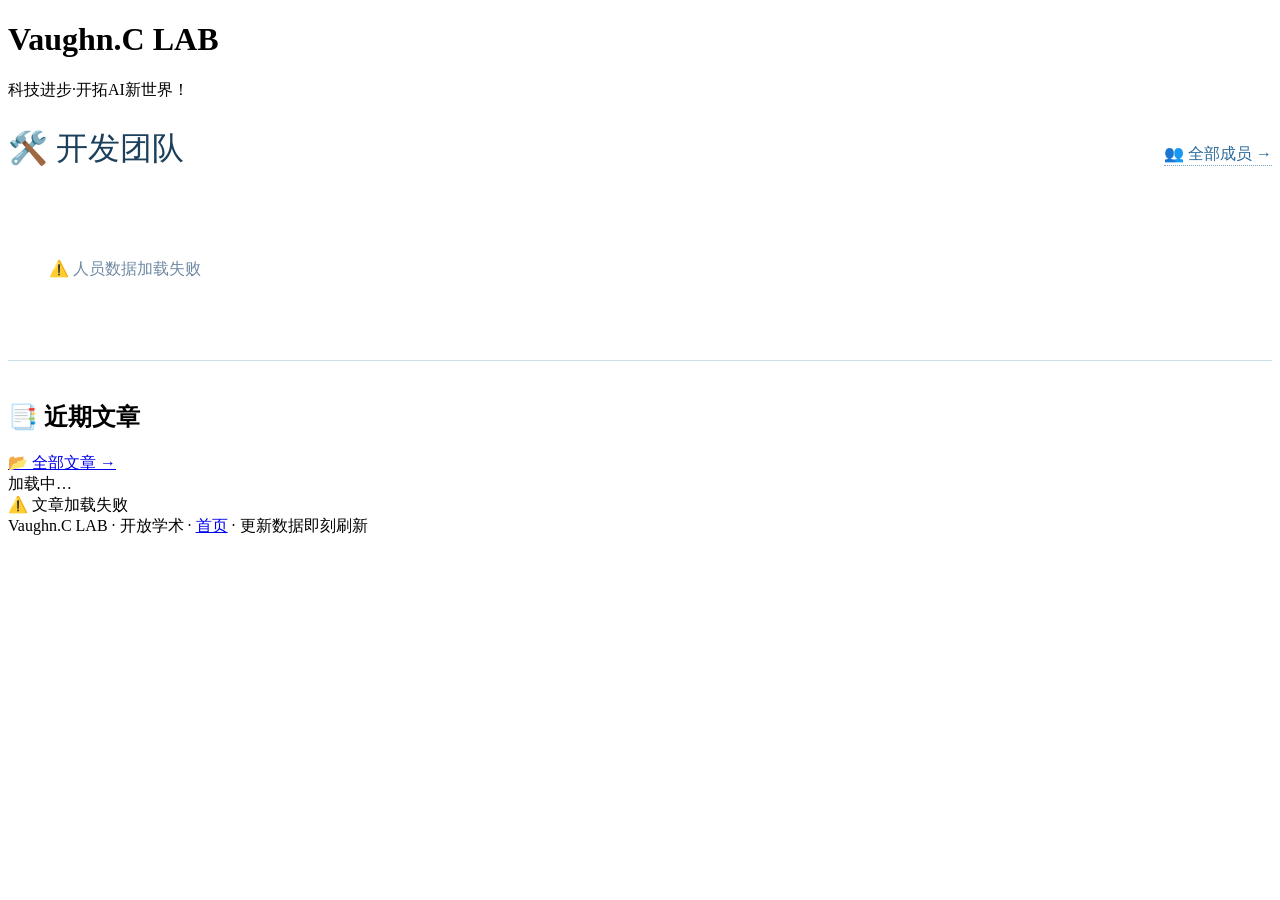
==== index.html @ 7ac76acc "Update index.html" ====
<!DOCTYPE html>
<html lang="zh">
<head>
    <meta charset="UTF-8">
    <meta name="viewport" content="width=device-width, initial-scale=1.0">
    <title>Vaughn.C LAB · 科技进步·开拓AI新世界</title>
    <link rel="stylesheet" href="/myweb/style.css">
    <style>
        /* 开发团队卡片样式 */
        .team-section {
            margin-bottom: 2.5rem;
            border-bottom: 1px solid #cbdde9;
            padding-bottom: 2rem;
        }
        .team-header {
            display: flex;
            align-items: baseline;
            justify-content: space-between;
            margin-bottom: 1.8rem;
        }
        .team-header h2 {
            font-weight: 450;
            font-size: 2rem;
            color: #1c405b;
            font-family: 'Georgia', serif;
        }
        .more-link {
            color: #2a6a9c;
            text-decoration: none;
            font-size: 1rem;
            border-bottom: 1px dotted #7aa5c2;
        }
        .more-link:hover {
            color: #0a3147;
        }
        .team-grid {
            display: grid;
            grid-template-columns: repeat(5, 1fr);
            gap: 1.5rem;
            margin-bottom: 1rem;
        }
        .person-card {
            background: #f9fcff;
            border-radius: 12px;
            padding: 1.2rem 1rem;
            border: 1px solid #d9e6f5;
            transition: all 0.2s;
            text-align: center;
        }
        .person-card:hover {
            box-shadow: 0 6px 12px rgba(26, 67, 113, 0.06);
            border-color: #aac9e4;
        }
        .person-name {
            font-size: 1.1rem;
            font-weight: 600;
            color: #0a3147;
            margin-bottom: 0.3rem;
        }
        .person-name a {
            text-decoration: none;
            color: inherit;
            border-bottom: 1px dotted transparent;
        }
        .person-name a:hover {
            color: #1f6eb0;
            border-bottom-color: #7aa5c2;
        }
        .person-title {
            font-size: 0.85rem;
            color: #4a789c;
            margin-bottom: 0.6rem;
            line-height: 1.3;
        }
        .person-summary {
            font-size: 0.85rem;
            color: #2b445c;
            opacity: 0.9;
            line-height: 1.4;
        }
        .team-loading {
            text-align: center;
            color: #6f8aa3;
            padding: 2rem;
        }
        @media (max-width: 1000px) {
            .team-grid {
                grid-template-columns: repeat(3, 1fr);
            }
        }
        @media (max-width: 600px) {
            .team-grid {
                grid-template-columns: repeat(2, 1fr);
            }
        }
    </style>
</head>
<body>
<div class="container">
    <header class="hero">
        <div class="typewriter">
            <h1 id="main-title">Vaughn.C <span>LAB</span></h1>
        </div>
        <div class="subhead">科技进步·开拓AI新世界！</div>
    </header>

    <div class="content">
        <!-- 开发团队栏目（位于近期文章上方） -->
        <div class="team-section">
            <div class="team-header">
                <h2>🛠️ 开发团队</h2>
                <a href="/myweb/people.html" class="more-link">👥 全部成员 →</a>
            </div>
            <div id="team-container" class="team-grid">
                <div class="team-loading">⏳ 加载团队成员…</div>
            </div>
        </div>

        <!-- 近期文章区域 -->
        <div class="section-header">
            <div class="section-header-left">
                <h2>📑 近期文章</h2>
                <a href="/myweb/archive.html" class="all-posts-link">📂 全部文章 →</a>
            </div>
            <span class="badge" id="article-counter">加载中…</span>
        </div>

        <div id="articles-container" class="article-list">
            <div class="status-box">⏳ 正在加载实验室最新研究…</div>
        </div>

        <footer class="footer">
            <span>Vaughn.C LAB · 开放学术 · </span>
            <a href="/myweb/">首页</a> · 
            <span id="refresh-note">更新数据即刻刷新</span>
        </footer>
    </div>
</div>

<script>
    (function() {
        "use strict";

        // 打字机动画
        const titleEl = document.getElementById('main-title');
        if (titleEl) {
            titleEl.addEventListener('animationend', function(e) {
                if (e.animationName === 'typing') titleEl.classList.add('typed');
            });
        }

        // ---------- 开发团队渲染 ----------
        const teamContainer = document.getElementById('team-container');
        function escapeHtml(text) {
            if (!text) return text;
            return String(text).replace(/[&<>"']/g, m => ({'&':'&amp;','<':'&lt;','>':'&gt;','"':'&quot;',"'":'&#039;'}[m]));
        }
        function renderTeam(peopleArray) {
            if (!peopleArray || !peopleArray.length) {
                teamContainer.innerHTML = '<div class="team-loading">👥 暂无成员信息</div>';
                return;
            }
            // 最多显示15人（5列×3行）
            const displayPeople = peopleArray.slice(0, 15);
            let html = '';
            displayPeople.forEach(p => {
                const name = p.name || '未知';
                const title = p.title || '';
                const summary = p.summary || '';
                const filename = p.filename || '';
                const personUrl = filename ? `/myweb/person.html?file=${encodeURIComponent(filename)}` : '#';
                html += `<div class="person-card">
                    <div class="person-name"><a href="${escapeHtml(personUrl)}">${escapeHtml(name)}</a></div>
                    <div class="person-title">${escapeHtml(title)}</div>
                    <div class="person-summary">${escapeHtml(summary)}</div>
                </div>`;
            });
            teamContainer.innerHTML = html;
        }
        async function loadTeam() {
            try {
                const res = await fetch('/myweb/person.json?t='+Date.now());
                if (!res.ok) throw new Error('人员索引加载失败');
                const data = await res.json();
                renderTeam(Array.isArray(data)?data:[]);
            } catch(e) {
                console.warn(e);
                teamContainer.innerHTML = '<div class="team-loading">⚠️ 人员数据加载失败</div>';
            }
        }

        // ---------- 文章渲染 ----------
        const articleContainer = document.getElementById('articles-container');
        const counterSpan = document.getElementById('article-counter');
        const FALLBACK_ARTICLES = [
            {
                "title": "贝叶斯深度学习在气候归因中的不确定性量化",
                "date": "2026-03-10",
                "summary": "提出物理约束贝叶斯网络，提升极端降水归因可信度。",
                "filename": "2026-03-10-bayesian-climate.md",
                "tags": ["机器学习", "气候科学"],
                "author": "Vaughn Chen"
            }
        ];

        function formatDate(dateStr) {
            if (!dateStr) return '';
            const parts = dateStr.split('-');
            if (parts.length === 3) return `${parts[0]}年${parseInt(parts[1])}月${parseInt(parts[2])}日`;
            return dateStr;
        }
        function formatAuthors(authorString) {
            if (!authorString) return '<span>未知作者</span>';
            const authors = authorString.split(',').map(a => a.trim()).filter(a => a);
            const links = authors.map(a => `<a href="/myweb/author.html?name=${encodeURIComponent(a)}" class="author-link">${escapeHtml(a)}</a>`);
            return links.join('<span class="author-separator">, </span>');
        }
        function formatTags(tags) {
            if (!tags || !Array.isArray(tags) || !tags.length) return '';
            return tags.map(t => `<a href="/myweb/tag.html?tag=${encodeURIComponent(t)}" class="tag-link" style="display:inline-block; background:#e3f0fd; color:#1f5680; padding:0.1rem 0.8rem; border-radius:30px; font-size:0.8rem; margin-right:0.4rem; text-decoration:none;">#${escapeHtml(t)}</a>`).join('');
        }
        function renderArticles(articles) {
            if (!articles || !articles.length) {
                articleContainer.innerHTML = '<div class="status-box">📭 暂无文章</div>';
                counterSpan.textContent = '0 篇';
                return;
            }
            const sorted = [...articles].sort((a,b) => (b.date||'').localeCompare(a.date||''));
            const recent = sorted.slice(0,10);
            counterSpan.textContent = `近 ${recent.length} 篇 · 最新`;
            let html = '';
            recent.forEach(item => {
                const title = item.title || '未命名';
                const date = formatDate(item.date);
                const summary = item.summary || '';
                const filename = item.filename || '';
                const articleUrl = filename ? `/myweb/article.html?post=${encodeURIComponent(filename)}` : '#';
                const authorsHtml = formatAuthors(item.author);
                const tagsHtml = formatTags(item.tags || (item.tag ? [item.tag] : []));
                html += `<article class="article-card">
                    <div class="article-meta">
                        ${date?`<span class="article-date">📅 ${date}</span>`:''}
                        <div style="display:flex;flex-wrap:wrap;gap:0.3rem;">${tagsHtml}</div>
                    </div>
                    <div class="article-authors" style="margin-bottom:4px;">✍️ ${authorsHtml}</div>
                    <h3 class="article-title"><a href="${escapeHtml(articleUrl)}" target="_blank">${escapeHtml(title)}</a></h3>
                    <p class="article-summary">${escapeHtml(summary)}</p>
                </article>`;
            });
            articleContainer.innerHTML = html;
        }
        async function loadArticles() {
            try {
                const res = await fetch('/myweb/posts.json?t='+Date.now());
                if (!res.ok) throw new Error('文章索引加载失败');
                const data = await res.json();
                renderArticles(Array.isArray(data)?data:[]);
            } catch(e) {
                console.warn(e);
                articleContainer.innerHTML = '<div class="error-box">⚠️ 文章加载失败</div>';
            }
        }

        // 启动加载
        loadTeam();
        loadArticles();
    })();
</script>
</body>
</html>
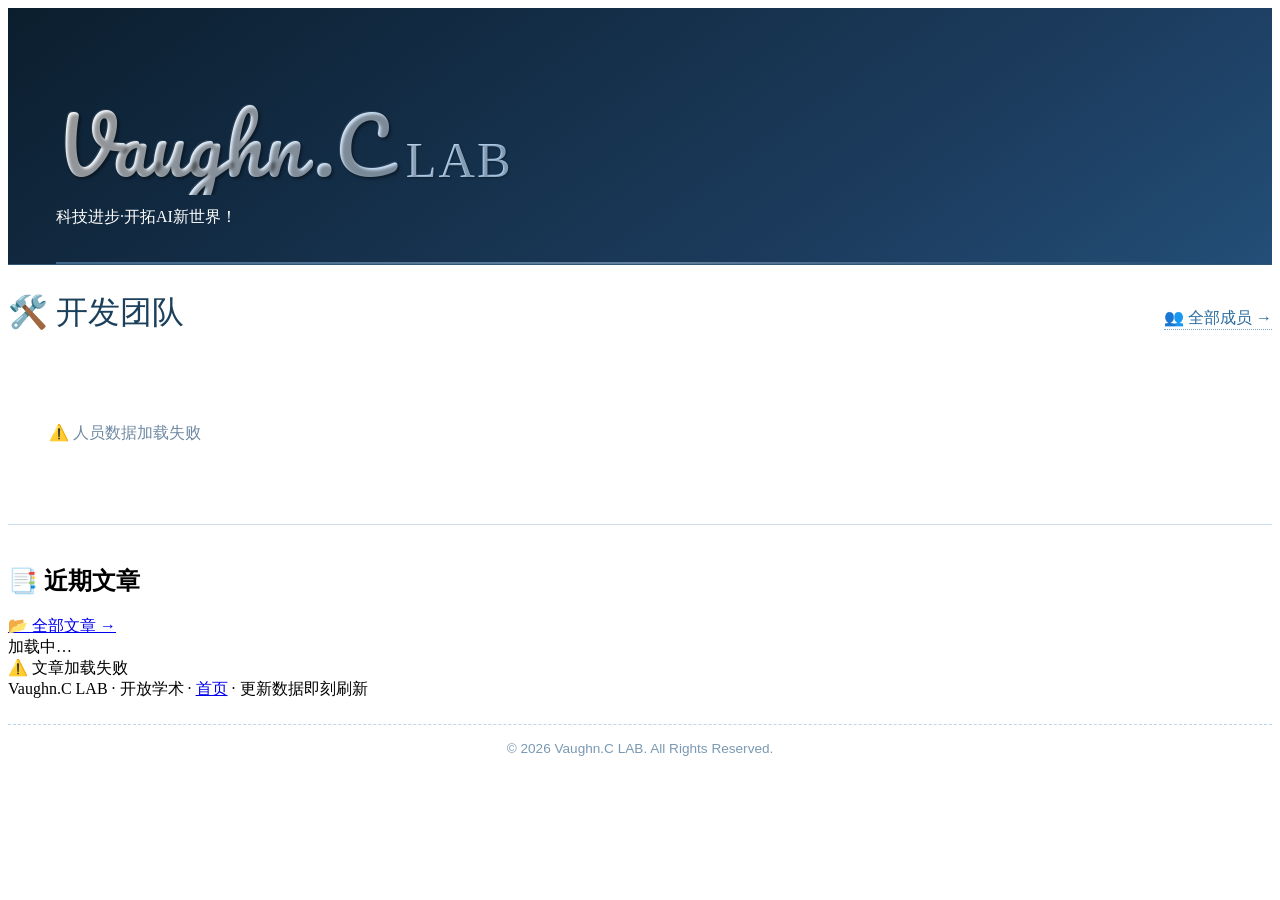
==== commit 543dd063: "Update index.html" ====
--- a/index.html
+++ b/index.html
@@ -4,6 +4,8 @@
     <meta charset="UTF-8">
     <meta name="viewport" content="width=device-width, initial-scale=1.0">
     <title>Vaughn.C LAB · 科技进步·开拓AI新世界</title>
+    <!-- 引入连笔字体 & 基础样式 -->
+    <link href="https://fonts.googleapis.com/css2?family=Pacifico&display=swap" rel="stylesheet">
     <link rel="stylesheet" href="/myweb/style.css">
     <style>
         /* 开发团队卡片样式 */
@@ -93,13 +95,130 @@
                 grid-template-columns: repeat(2, 1fr);
             }
         }
+
+        /* 标题区优化 —— 动态渐变+连笔立体 */
+        .hero {
+            background: linear-gradient(145deg, #0b1e2e 0%, #1c3c5e 70%, #234e77 100%);
+            padding: 2.8rem 3rem 2.2rem 3rem;
+            color: white;
+            border-bottom: 1px solid #2e577a;
+            position: relative;
+        }
+        .hero::after {
+            content: "";
+            position: absolute;
+            bottom: 0;
+            left: 3rem;
+            right: 3rem;
+            height: 2px;
+            background: linear-gradient(90deg, #6da5d3, #aac9e4, transparent);
+            opacity: 0.5;
+        }
+
+        /* 打字机容器 */
+        .typewriter {
+            display: inline-block;
+        }
+
+        .typewriter h1 {
+            font-size: 4.2rem;      /* 基础字号，内部 span 可独立控制 */
+            font-weight: 500;
+            font-family: 'Georgia', 'Times New Roman', serif;
+            text-shadow: 0 2px 8px rgba(0,0,0,0.3);
+            margin-bottom: 0.5rem;
+            color: transparent;      /* 文字透明以显示背景渐变 */
+            background: linear-gradient(135deg, #ffffff 0%, #b6d9fc 30%, #e0f0ff 50%, #ffffff 70%, #aac9e4 100%);
+            background-size: 300% 300%;
+            -webkit-background-clip: text;
+            background-clip: text;
+            animation: gradientFlow 8s ease infinite, typing 1.8s steps(13, end) forwards, blink-caret 0.75s step-end 3;
+            border-right: 3px solid rgba(255,255,255,0.7);
+            white-space: nowrap;
+            overflow: hidden;
+            width: fit-content;
+            max-width: 100%;
+            line-height: 1.2;
+        }
+
+        /* 动画结束后移除光标 */
+        .typewriter h1.typed {
+            border-right: none;
+        }
+
+        /* 连笔品牌名 */
+        .brand-cursive {
+            font-family: 'Pacifico', cursive;
+            font-size: 1.15em;      /* 相对父级更大 */
+            letter-spacing: 1px;
+            text-shadow: 2px 2px 3px rgba(0,0,0,0.4), -1px -1px 0 rgba(255,255,255,0.1);
+            display: inline-block;
+        }
+
+        /* LAB 部分稍小，保留衬线体 */
+        .brand-lab {
+            font-family: 'Georgia', 'Times New Roman', serif;
+            font-size: 0.75em;
+            font-weight: 300;
+            letter-spacing: 2px;
+            text-shadow: 1px 1px 2px rgba(0,0,0,0.3);
+            display: inline-block;
+        }
+
+        @keyframes gradientFlow {
+            0% { background-position: 0% 50%; }
+            50% { background-position: 100% 50%; }
+            100% { background-position: 0% 50%; }
+        }
+
+        @keyframes typing {
+            from { width: 0; }
+            to { width: 100%; }
+        }
+
+        @keyframes blink-caret {
+            from, to { border-color: transparent; }
+            50% { border-color: rgba(255,255,255,0.7); }
+        }
+
+        /* 版权信息样式 */
+        .copyright {
+            text-align: center;
+            margin-top: 1.5rem;
+            padding-top: 1rem;
+            border-top: 1px dashed #bed6e8;
+            font-size: 0.85rem;
+            color: #7a99b3;
+            font-family: 'Segoe UI', 'Roboto', sans-serif;
+        }
+
+        /* 响应式调整 */
+        @media (max-width: 700px) {
+            .hero {
+                padding: 2rem 1.5rem 1.5rem;
+            }
+            .typewriter h1 {
+                font-size: 2.8rem;
+                white-space: normal;
+                animation: none;
+                border-right: none;
+                color: white;
+                background: none;
+                text-shadow: 0 2px 8px rgba(0,0,0,0.3);
+            }
+            .brand-cursive {
+                font-size: 1.1em;
+            }
+        }
     </style>
 </head>
 <body>
 <div class="container">
     <header class="hero">
         <div class="typewriter">
-            <h1 id="main-title">Vaughn.C <span>LAB</span></h1>
+            <h1 id="main-title">
+                <span class="brand-cursive">Vaughn.C</span> 
+                <span class="brand-lab">LAB</span>
+            </h1>
         </div>
         <div class="subhead">科技进步·开拓AI新世界！</div>
     </header>
@@ -133,6 +252,8 @@
             <span>Vaughn.C LAB · 开放学术 · </span>
             <a href="/myweb/">首页</a> · 
             <span id="refresh-note">更新数据即刻刷新</span>
+            <!-- 版权信息将动态插入此处 -->
+            <div id="copyright-notice" class="copyright"></div>
         </footer>
     </div>
 </div>
@@ -141,11 +262,30 @@
     (function() {
         "use strict";
 
-        // 打字机动画
+        // 设置动态版权年份（修正版）
+        function setCopyright() {
+            const currentYear = new Date().getFullYear();
+            const startYear = 2026;
+            let copyrightText = '';
+            if (currentYear <= startYear) {
+                copyrightText = `© ${startYear} Vaughn.C LAB. All Rights Reserved.`;
+            } else {
+                copyrightText = `Copyright © ${startYear}-${currentYear} Vaughn.C LAB. All Rights Reserved.`;
+            }
+            const copyrightEl = document.getElementById('copyright-notice');
+            if (copyrightEl) {
+                copyrightEl.textContent = copyrightText;
+            }
+        }
+        setCopyright();
+
+        // 打字机动画收尾：移除光标
         const titleEl = document.getElementById('main-title');
         if (titleEl) {
             titleEl.addEventListener('animationend', function(e) {
-                if (e.animationName === 'typing') titleEl.classList.add('typed');
+                if (e.animationName === 'typing') {
+                    titleEl.classList.add('typed');
+                }
             });
         }
 
@@ -160,7 +300,6 @@
                 teamContainer.innerHTML = '<div class="team-loading">👥 暂无成员信息</div>';
                 return;
             }
-            // 最多显示15人（5列×3行）
             const displayPeople = peopleArray.slice(0, 15);
             let html = '';
             displayPeople.forEach(p => {
@@ -261,7 +400,6 @@
             }
         }
 
-        // 启动加载
         loadTeam();
         loadArticles();
     })();
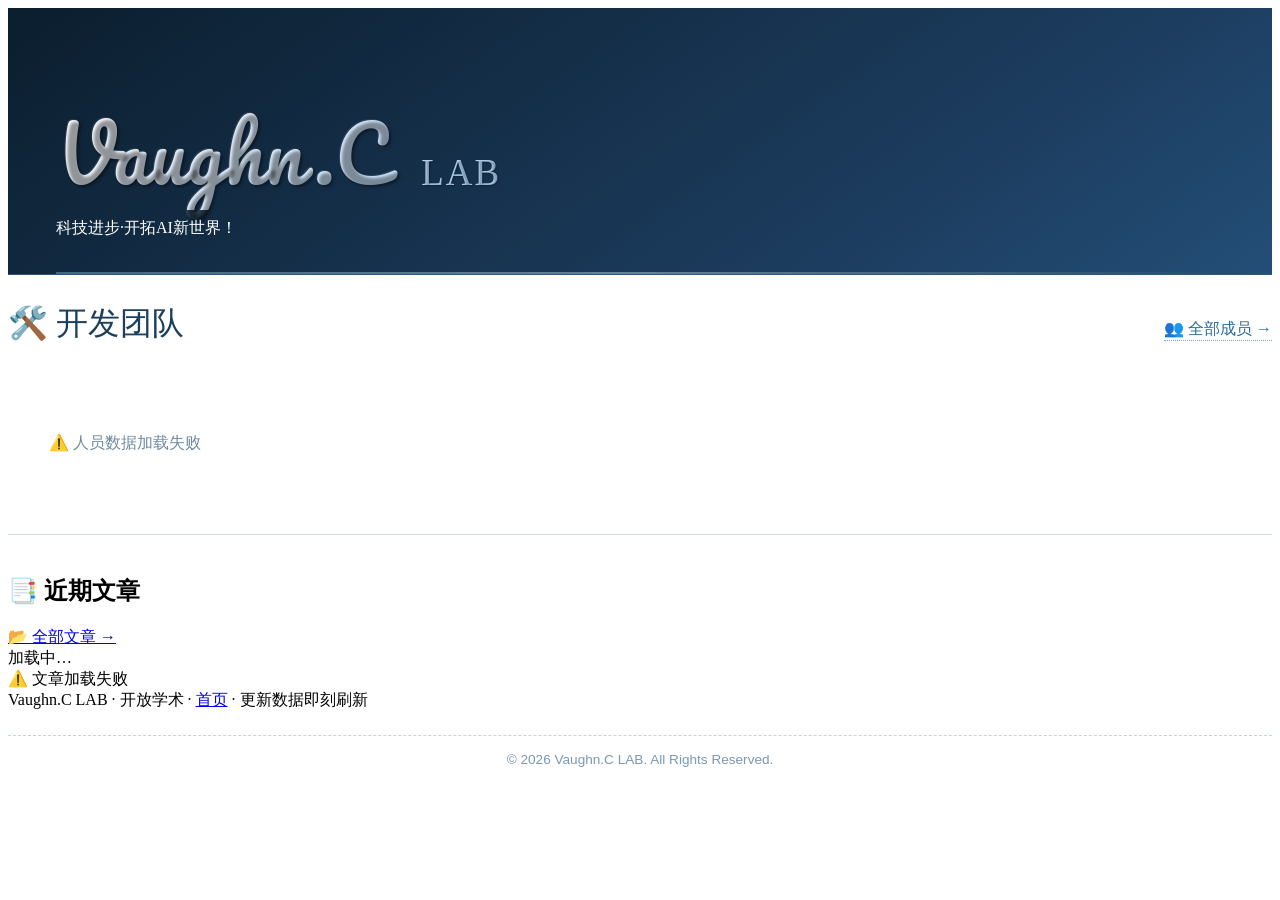
==== commit c8dc1a72: "Update index.html" ====
--- a/index.html
+++ b/index.html
@@ -121,12 +121,12 @@
         }
 
         .typewriter h1 {
-            font-size: 4.2rem;      /* 基础字号，内部 span 可独立控制 */
+            font-size: 4.2rem;
             font-weight: 500;
             font-family: 'Georgia', 'Times New Roman', serif;
             text-shadow: 0 2px 8px rgba(0,0,0,0.3);
             margin-bottom: 0.5rem;
-            color: transparent;      /* 文字透明以显示背景渐变 */
+            color: transparent;
             background: linear-gradient(135deg, #ffffff 0%, #b6d9fc 30%, #e0f0ff 50%, #ffffff 70%, #aac9e4 100%);
             background-size: 300% 300%;
             -webkit-background-clip: text;
@@ -137,27 +137,29 @@
             overflow: hidden;
             width: fit-content;
             max-width: 100%;
-            line-height: 1.2;
-        }
-
-        /* 动画结束后移除光标 */
+            line-height: 1.4;           /* 增加行高，防止花体字被裁剪 */
+        }
+
+        /* 动画结束后移除光标，并取消 overflow 限制以完整显示字体 */
         .typewriter h1.typed {
             border-right: none;
+            overflow: visible;
         }
 
         /* 连笔品牌名 */
         .brand-cursive {
             font-family: 'Pacifico', cursive;
-            font-size: 1.15em;      /* 相对父级更大 */
+            font-size: 1.15em;
             letter-spacing: 1px;
             text-shadow: 2px 2px 3px rgba(0,0,0,0.4), -1px -1px 0 rgba(255,255,255,0.1);
             display: inline-block;
-        }
-
-        /* LAB 部分稍小，保留衬线体 */
+            margin-right: 0.2em;        /* 增加与 LAB 的间距 */
+        }
+
+        /* LAB 部分缩小，突出 Vaughn.C */
         .brand-lab {
             font-family: 'Georgia', 'Times New Roman', serif;
-            font-size: 0.75em;
+            font-size: 0.55em;          /* 进一步缩小 */
             font-weight: 300;
             letter-spacing: 2px;
             text-shadow: 1px 1px 2px rgba(0,0,0,0.3);
@@ -204,6 +206,7 @@
                 color: white;
                 background: none;
                 text-shadow: 0 2px 8px rgba(0,0,0,0.3);
+                overflow: visible;
             }
             .brand-cursive {
                 font-size: 1.1em;
@@ -252,7 +255,6 @@
             <span>Vaughn.C LAB · 开放学术 · </span>
             <a href="/myweb/">首页</a> · 
             <span id="refresh-note">更新数据即刻刷新</span>
-            <!-- 版权信息将动态插入此处 -->
             <div id="copyright-notice" class="copyright"></div>
         </footer>
     </div>
@@ -262,7 +264,7 @@
     (function() {
         "use strict";
 
-        // 设置动态版权年份（修正版）
+        // 动态版权年份
         function setCopyright() {
             const currentYear = new Date().getFullYear();
             const startYear = 2026;
@@ -270,16 +272,14 @@
             if (currentYear <= startYear) {
                 copyrightText = `© ${startYear} Vaughn.C LAB. All Rights Reserved.`;
             } else {
-                copyrightText = `Copyright © ${startYear}-${currentYear} Vaughn.C LAB. All Rights Reserved.`;
+                copyrightText = `© ${startYear}–${currentYear} Vaughn.C LAB. All Rights Reserved.`;
             }
             const copyrightEl = document.getElementById('copyright-notice');
-            if (copyrightEl) {
-                copyrightEl.textContent = copyrightText;
-            }
+            if (copyrightEl) copyrightEl.textContent = copyrightText;
         }
         setCopyright();
 
-        // 打字机动画收尾：移除光标
+        // 打字动画结束后移除光标并允许溢出显示
         const titleEl = document.getElementById('main-title');
         if (titleEl) {
             titleEl.addEventListener('animationend', function(e) {
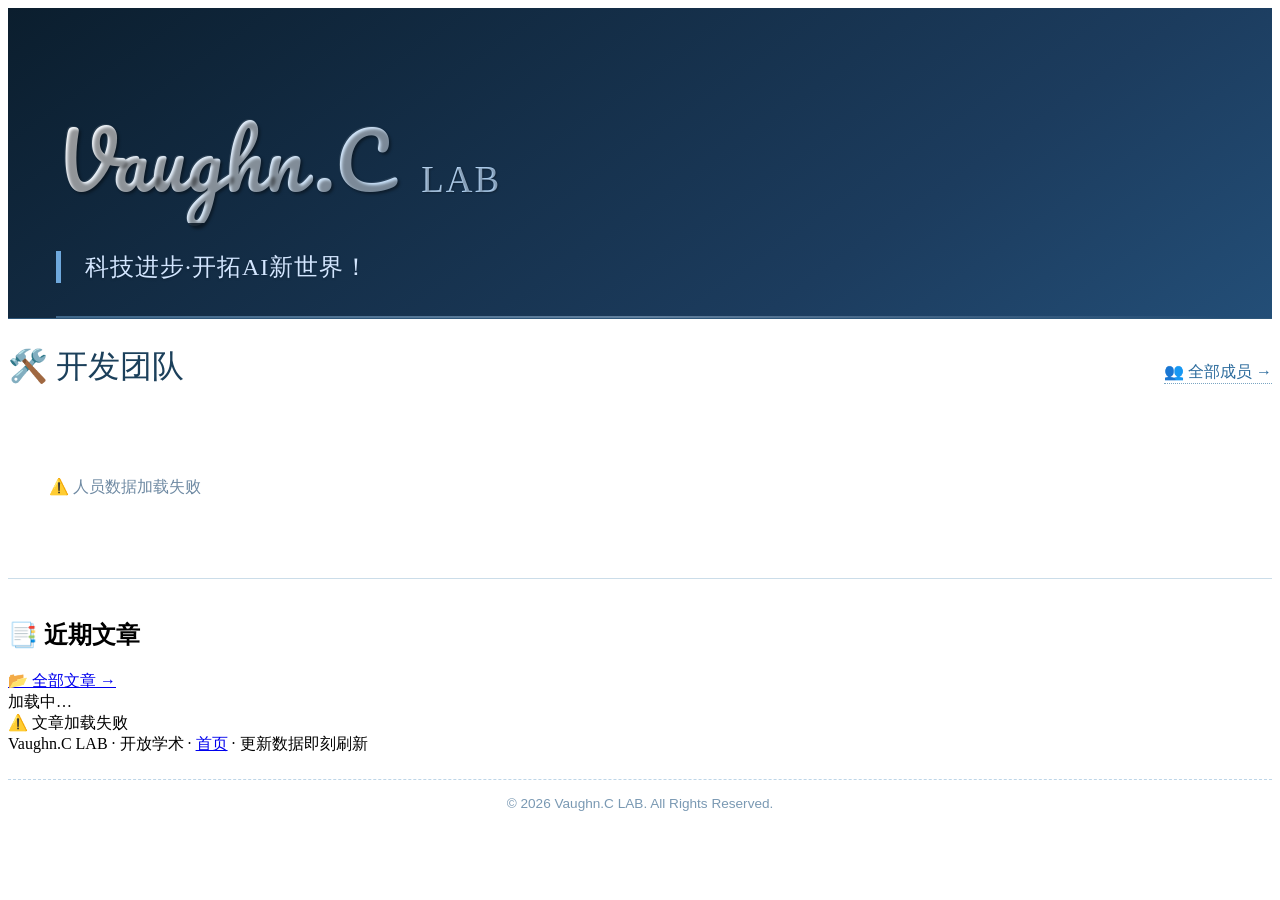
==== commit c3b562b9: "Update index.html" ====
--- a/index.html
+++ b/index.html
@@ -103,6 +103,7 @@
             color: white;
             border-bottom: 1px solid #2e577a;
             position: relative;
+            overflow: visible;      /* 防止裁剪花体下降部分 */
         }
         .hero::after {
             content: "";
@@ -137,13 +138,13 @@
             overflow: hidden;
             width: fit-content;
             max-width: 100%;
-            line-height: 1.4;           /* 增加行高，防止花体字被裁剪 */
-        }
-
-        /* 动画结束后移除光标，并取消 overflow 限制以完整显示字体 */
+            line-height: 1.6;           /* 增大行高，确保花体完整显示 */
+        }
+
+        /* 动画结束后移除光标，并强制溢出可见 */
         .typewriter h1.typed {
             border-right: none;
-            overflow: visible;
+            overflow: visible !important;
         }
 
         /* 连笔品牌名 */
@@ -153,17 +154,29 @@
             letter-spacing: 1px;
             text-shadow: 2px 2px 3px rgba(0,0,0,0.4), -1px -1px 0 rgba(255,255,255,0.1);
             display: inline-block;
-            margin-right: 0.2em;        /* 增加与 LAB 的间距 */
+            margin-right: 0.2em;
         }
 
         /* LAB 部分缩小，突出 Vaughn.C */
         .brand-lab {
             font-family: 'Georgia', 'Times New Roman', serif;
-            font-size: 0.55em;          /* 进一步缩小 */
+            font-size: 0.55em;
             font-weight: 300;
             letter-spacing: 2px;
             text-shadow: 1px 1px 2px rgba(0,0,0,0.3);
             display: inline-block;
+        }
+
+        /* 副标题 —— 增加与主标题的间距 */
+        .subhead {
+            font-size: 1.5rem;
+            font-weight: 300;
+            color: #d3e6ff;
+            margin-top: 1.2rem;         /* 拉大垂直距离 */
+            border-left: 5px solid #6ea8dc;
+            padding-left: 1.5rem;
+            text-shadow: 0 1px 3px rgba(0,0,0,0.2);
+            letter-spacing: 1px;
         }
 
         @keyframes gradientFlow {
@@ -210,6 +223,10 @@
             }
             .brand-cursive {
                 font-size: 1.1em;
+            }
+            .subhead {
+                margin-top: 0.8rem;
+                font-size: 1.2rem;
             }
         }
     </style>
@@ -227,7 +244,7 @@
     </header>
 
     <div class="content">
-        <!-- 开发团队栏目（位于近期文章上方） -->
+        <!-- 开发团队栏目 -->
         <div class="team-section">
             <div class="team-header">
                 <h2>🛠️ 开发团队</h2>
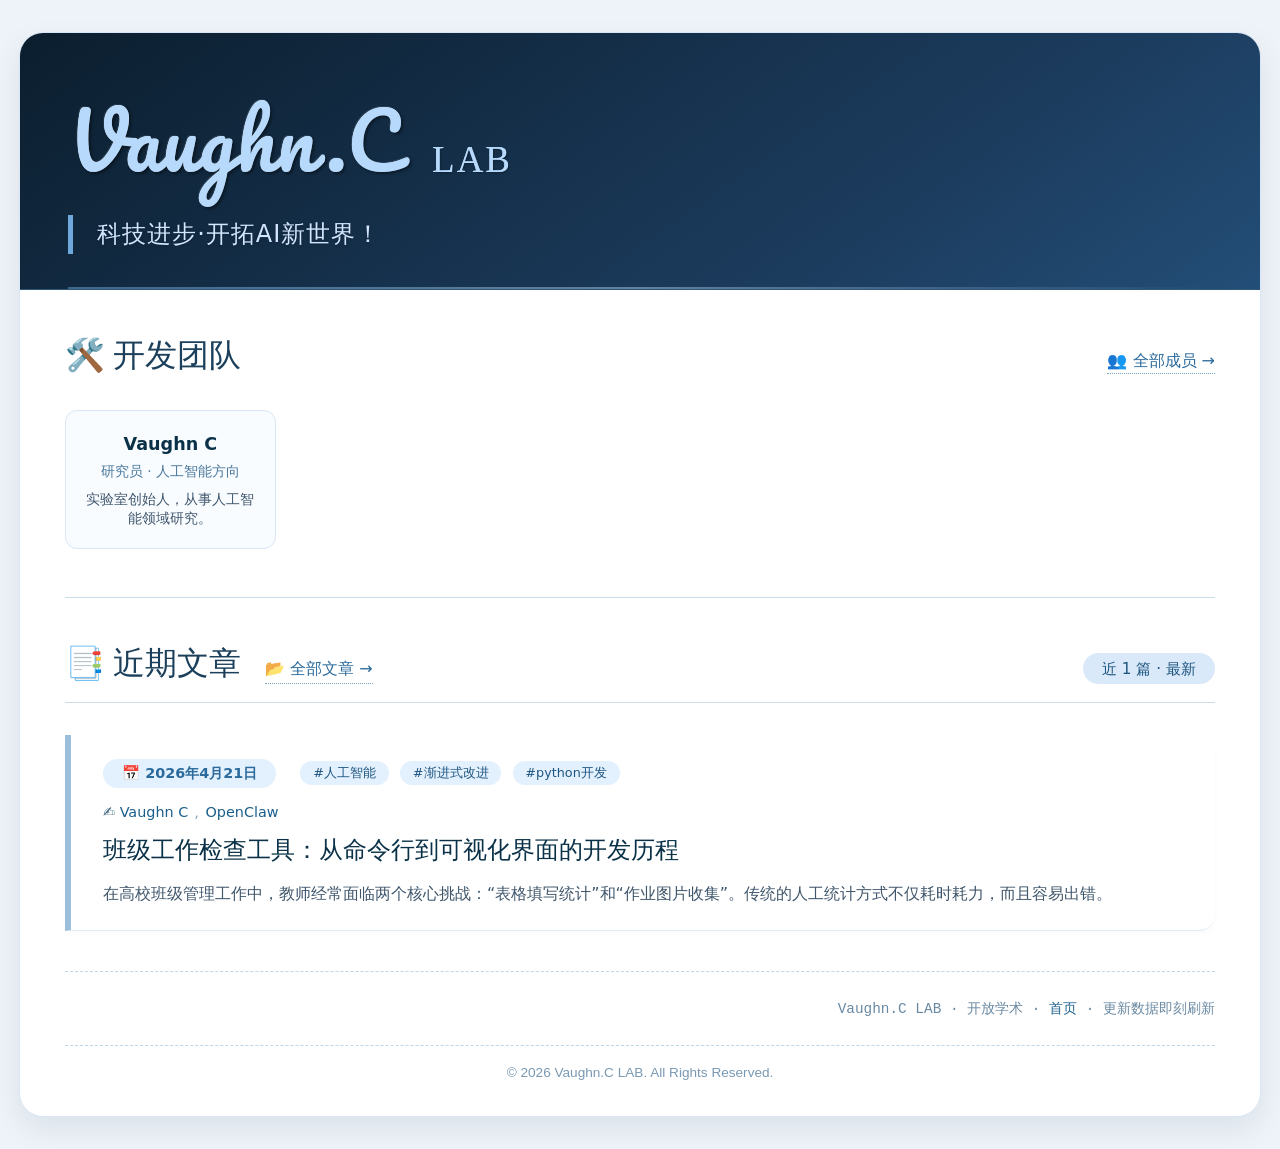
==== commit 7c72e9f6: "Update index.html" ====
--- a/index.html
+++ b/index.html
@@ -4,11 +4,9 @@
     <meta charset="UTF-8">
     <meta name="viewport" content="width=device-width, initial-scale=1.0">
     <title>Vaughn.C LAB · 科技进步·开拓AI新世界</title>
-    <!-- 引入连笔字体 & 基础样式 -->
     <link href="https://fonts.googleapis.com/css2?family=Pacifico&display=swap" rel="stylesheet">
-    <link rel="stylesheet" href="/myweb/style.css">
+    <link rel="stylesheet" href="/style.css">
     <style>
-        /* 开发团队卡片样式 */
         .team-section {
             margin-bottom: 2.5rem;
             border-bottom: 1px solid #cbdde9;
@@ -96,14 +94,13 @@
             }
         }
 
-        /* 标题区优化 —— 动态渐变+连笔立体 */
         .hero {
             background: linear-gradient(145deg, #0b1e2e 0%, #1c3c5e 70%, #234e77 100%);
             padding: 2.8rem 3rem 2.2rem 3rem;
             color: white;
             border-bottom: 1px solid #2e577a;
             position: relative;
-            overflow: visible;      /* 防止裁剪花体下降部分 */
+            overflow: visible;
         }
         .hero::after {
             content: "";
@@ -115,12 +112,9 @@
             background: linear-gradient(90deg, #6da5d3, #aac9e4, transparent);
             opacity: 0.5;
         }
-
-        /* 打字机容器 */
         .typewriter {
             display: inline-block;
         }
-
         .typewriter h1 {
             font-size: 4.2rem;
             font-weight: 500;
@@ -138,16 +132,12 @@
             overflow: hidden;
             width: fit-content;
             max-width: 100%;
-            line-height: 1.6;           /* 增大行高，确保花体完整显示 */
-        }
-
-        /* 动画结束后移除光标，并强制溢出可见 */
+            line-height: 1.6;
+        }
         .typewriter h1.typed {
             border-right: none;
             overflow: visible !important;
         }
-
-        /* 连笔品牌名 */
         .brand-cursive {
             font-family: 'Pacifico', cursive;
             font-size: 1.15em;
@@ -156,8 +146,6 @@
             display: inline-block;
             margin-right: 0.2em;
         }
-
-        /* LAB 部分缩小，突出 Vaughn.C */
         .brand-lab {
             font-family: 'Georgia', 'Times New Roman', serif;
             font-size: 0.55em;
@@ -166,36 +154,29 @@
             text-shadow: 1px 1px 2px rgba(0,0,0,0.3);
             display: inline-block;
         }
-
-        /* 副标题 —— 增加与主标题的间距 */
         .subhead {
             font-size: 1.5rem;
             font-weight: 300;
             color: #d3e6ff;
-            margin-top: 1.2rem;         /* 拉大垂直距离 */
+            margin-top: 1.2rem;
             border-left: 5px solid #6ea8dc;
             padding-left: 1.5rem;
             text-shadow: 0 1px 3px rgba(0,0,0,0.2);
             letter-spacing: 1px;
         }
-
         @keyframes gradientFlow {
             0% { background-position: 0% 50%; }
             50% { background-position: 100% 50%; }
             100% { background-position: 0% 50%; }
         }
-
         @keyframes typing {
             from { width: 0; }
             to { width: 100%; }
         }
-
         @keyframes blink-caret {
             from, to { border-color: transparent; }
             50% { border-color: rgba(255,255,255,0.7); }
         }
-
-        /* 版权信息样式 */
         .copyright {
             text-align: center;
             margin-top: 1.5rem;
@@ -205,8 +186,6 @@
             color: #7a99b3;
             font-family: 'Segoe UI', 'Roboto', sans-serif;
         }
-
-        /* 响应式调整 */
         @media (max-width: 700px) {
             .hero {
                 padding: 2rem 1.5rem 1.5rem;
@@ -242,179 +221,94 @@
         </div>
         <div class="subhead">科技进步·开拓AI新世界！</div>
     </header>
-
     <div class="content">
-        <!-- 开发团队栏目 -->
         <div class="team-section">
             <div class="team-header">
                 <h2>🛠️ 开发团队</h2>
-                <a href="/myweb/people.html" class="more-link">👥 全部成员 →</a>
+                <a href="/people.html" class="more-link">👥 全部成员 →</a>
             </div>
             <div id="team-container" class="team-grid">
                 <div class="team-loading">⏳ 加载团队成员…</div>
             </div>
         </div>
-
-        <!-- 近期文章区域 -->
         <div class="section-header">
             <div class="section-header-left">
                 <h2>📑 近期文章</h2>
-                <a href="/myweb/archive.html" class="all-posts-link">📂 全部文章 →</a>
+                <a href="/archive.html" class="all-posts-link">📂 全部文章 →</a>
             </div>
             <span class="badge" id="article-counter">加载中…</span>
         </div>
-
         <div id="articles-container" class="article-list">
             <div class="status-box">⏳ 正在加载实验室最新研究…</div>
         </div>
-
         <footer class="footer">
             <span>Vaughn.C LAB · 开放学术 · </span>
-            <a href="/myweb/">首页</a> · 
+            <a href="/">首页</a> · 
             <span id="refresh-note">更新数据即刻刷新</span>
             <div id="copyright-notice" class="copyright"></div>
         </footer>
     </div>
 </div>
-
 <script>
     (function() {
-        "use strict";
-
-        // 动态版权年份
         function setCopyright() {
             const currentYear = new Date().getFullYear();
             const startYear = 2026;
-            let copyrightText = '';
-            if (currentYear <= startYear) {
-                copyrightText = `© ${startYear} Vaughn.C LAB. All Rights Reserved.`;
-            } else {
-                copyrightText = `© ${startYear}–${currentYear} Vaughn.C LAB. All Rights Reserved.`;
-            }
-            const copyrightEl = document.getElementById('copyright-notice');
-            if (copyrightEl) copyrightEl.textContent = copyrightText;
+            let text = currentYear <= startYear ? `© ${startYear} Vaughn.C LAB. All Rights Reserved.` : `© ${startYear}–${currentYear} Vaughn.C LAB. All Rights Reserved.`;
+            document.getElementById('copyright-notice').textContent = text;
         }
         setCopyright();
+        const titleEl = document.getElementById('main-title');
+        if (titleEl) titleEl.addEventListener('animationend', e => { if (e.animationName === 'typing') titleEl.classList.add('typed'); });
 
-        // 打字动画结束后移除光标并允许溢出显示
-        const titleEl = document.getElementById('main-title');
-        if (titleEl) {
-            titleEl.addEventListener('animationend', function(e) {
-                if (e.animationName === 'typing') {
-                    titleEl.classList.add('typed');
-                }
-            });
-        }
-
-        // ---------- 开发团队渲染 ----------
         const teamContainer = document.getElementById('team-container');
         function escapeHtml(text) {
-            if (!text) return text;
             return String(text).replace(/[&<>"']/g, m => ({'&':'&amp;','<':'&lt;','>':'&gt;','"':'&quot;',"'":'&#039;'}[m]));
         }
-        function renderTeam(peopleArray) {
-            if (!peopleArray || !peopleArray.length) {
-                teamContainer.innerHTML = '<div class="team-loading">👥 暂无成员信息</div>';
-                return;
-            }
-            const displayPeople = peopleArray.slice(0, 15);
+        function renderTeam(arr) {
+            if (!arr.length) { teamContainer.innerHTML='<div class="team-loading">👥 暂无成员信息</div>'; return; }
             let html = '';
-            displayPeople.forEach(p => {
-                const name = p.name || '未知';
-                const title = p.title || '';
-                const summary = p.summary || '';
-                const filename = p.filename || '';
-                const personUrl = filename ? `/myweb/person.html?file=${encodeURIComponent(filename)}` : '#';
-                html += `<div class="person-card">
-                    <div class="person-name"><a href="${escapeHtml(personUrl)}">${escapeHtml(name)}</a></div>
-                    <div class="person-title">${escapeHtml(title)}</div>
-                    <div class="person-summary">${escapeHtml(summary)}</div>
-                </div>`;
+            arr.slice(0,15).forEach(p => {
+                const name = p.name||'未知', title = p.title||'', summary = p.summary||'', filename = p.filename||'';
+                const url = filename ? `/person.html?file=${encodeURIComponent(filename)}` : '#';
+                html += `<div class="person-card"><div class="person-name"><a href="${escapeHtml(url)}">${escapeHtml(name)}</a></div><div class="person-title">${escapeHtml(title)}</div><div class="person-summary">${escapeHtml(summary)}</div></div>`;
             });
             teamContainer.innerHTML = html;
         }
         async function loadTeam() {
-            try {
-                const res = await fetch('/myweb/person.json?t='+Date.now());
-                if (!res.ok) throw new Error('人员索引加载失败');
-                const data = await res.json();
-                renderTeam(Array.isArray(data)?data:[]);
-            } catch(e) {
-                console.warn(e);
-                teamContainer.innerHTML = '<div class="team-loading">⚠️ 人员数据加载失败</div>';
-            }
+            try { const r = await fetch('/person.json?t='+Date.now()); const d = await r.json(); renderTeam(Array.isArray(d)?d:[]); }
+            catch(e) { teamContainer.innerHTML='<div class="team-loading">⚠️ 人员数据加载失败</div>'; }
         }
 
-        // ---------- 文章渲染 ----------
         const articleContainer = document.getElementById('articles-container');
         const counterSpan = document.getElementById('article-counter');
-        const FALLBACK_ARTICLES = [
-            {
-                "title": "贝叶斯深度学习在气候归因中的不确定性量化",
-                "date": "2026-03-10",
-                "summary": "提出物理约束贝叶斯网络，提升极端降水归因可信度。",
-                "filename": "2026-03-10-bayesian-climate.md",
-                "tags": ["机器学习", "气候科学"],
-                "author": "Vaughn Chen"
-            }
-        ];
-
-        function formatDate(dateStr) {
-            if (!dateStr) return '';
-            const parts = dateStr.split('-');
-            if (parts.length === 3) return `${parts[0]}年${parseInt(parts[1])}月${parseInt(parts[2])}日`;
-            return dateStr;
-        }
-        function formatAuthors(authorString) {
-            if (!authorString) return '<span>未知作者</span>';
-            const authors = authorString.split(',').map(a => a.trim()).filter(a => a);
-            const links = authors.map(a => `<a href="/myweb/author.html?name=${encodeURIComponent(a)}" class="author-link">${escapeHtml(a)}</a>`);
-            return links.join('<span class="author-separator">, </span>');
-        }
-        function formatTags(tags) {
-            if (!tags || !Array.isArray(tags) || !tags.length) return '';
-            return tags.map(t => `<a href="/myweb/tag.html?tag=${encodeURIComponent(t)}" class="tag-link" style="display:inline-block; background:#e3f0fd; color:#1f5680; padding:0.1rem 0.8rem; border-radius:30px; font-size:0.8rem; margin-right:0.4rem; text-decoration:none;">#${escapeHtml(t)}</a>`).join('');
-        }
-        function renderArticles(articles) {
-            if (!articles || !articles.length) {
-                articleContainer.innerHTML = '<div class="status-box">📭 暂无文章</div>';
-                counterSpan.textContent = '0 篇';
-                return;
-            }
-            const sorted = [...articles].sort((a,b) => (b.date||'').localeCompare(a.date||''));
+        function formatDate(d) { if(!d) return ''; const p=d.split('-'); return p.length===3?`${p[0]}年${+p[1]}月${+p[2]}日`:d; }
+        function formatAuthors(a) {
+            if(!a) return '<span>未知作者</span>';
+            return a.split(',').map(s=>`<a href="/author.html?name=${encodeURIComponent(s.trim())}" class="author-link">${escapeHtml(s.trim())}</a>`).join('<span class="author-separator">, </span>');
+        }
+        function formatTags(t) {
+            if(!t||!Array.isArray(t)||!t.length) return '';
+            return t.map(tag=>`<a href="/tag.html?tag=${encodeURIComponent(tag)}" style="display:inline-block;background:#e3f0fd;color:#1f5680;padding:0.1rem 0.8rem;border-radius:30px;font-size:0.8rem;margin-right:0.4rem;text-decoration:none;">#${escapeHtml(tag)}</a>`).join('');
+        }
+        function renderArticles(arr) {
+            if(!arr.length) { articleContainer.innerHTML='<div class="status-box">📭 暂无文章</div>'; counterSpan.textContent='0 篇'; return; }
+            const sorted = [...arr].sort((a,b)=>(b.date||'').localeCompare(a.date||''));
             const recent = sorted.slice(0,10);
             counterSpan.textContent = `近 ${recent.length} 篇 · 最新`;
             let html = '';
             recent.forEach(item => {
-                const title = item.title || '未命名';
-                const date = formatDate(item.date);
-                const summary = item.summary || '';
-                const filename = item.filename || '';
-                const articleUrl = filename ? `/myweb/article.html?post=${encodeURIComponent(filename)}` : '#';
+                const title = item.title||'未命名', date = formatDate(item.date), summary = item.summary||'', filename = item.filename||'';
+                const articleUrl = filename ? `/article.html?post=${encodeURIComponent(filename)}` : '#';
                 const authorsHtml = formatAuthors(item.author);
-                const tagsHtml = formatTags(item.tags || (item.tag ? [item.tag] : []));
-                html += `<article class="article-card">
-                    <div class="article-meta">
-                        ${date?`<span class="article-date">📅 ${date}</span>`:''}
-                        <div style="display:flex;flex-wrap:wrap;gap:0.3rem;">${tagsHtml}</div>
-                    </div>
-                    <div class="article-authors" style="margin-bottom:4px;">✍️ ${authorsHtml}</div>
-                    <h3 class="article-title"><a href="${escapeHtml(articleUrl)}" target="_blank">${escapeHtml(title)}</a></h3>
-                    <p class="article-summary">${escapeHtml(summary)}</p>
-                </article>`;
+                const tagsHtml = formatTags(item.tags||(item.tag?[item.tag]:[]));
+                html += `<article class="article-card"><div class="article-meta">${date?`<span class="article-date">📅 ${date}</span>`:''}<div style="display:flex;flex-wrap:wrap;gap:0.3rem;">${tagsHtml}</div></div><div class="article-authors" style="margin-bottom:4px;">✍️ ${authorsHtml}</div><h3 class="article-title"><a href="${escapeHtml(articleUrl)}" target="_blank">${escapeHtml(title)}</a></h3><p class="article-summary">${escapeHtml(summary)}</p></article>`;
             });
             articleContainer.innerHTML = html;
         }
         async function loadArticles() {
-            try {
-                const res = await fetch('/myweb/posts.json?t='+Date.now());
-                if (!res.ok) throw new Error('文章索引加载失败');
-                const data = await res.json();
-                renderArticles(Array.isArray(data)?data:[]);
-            } catch(e) {
-                console.warn(e);
-                articleContainer.innerHTML = '<div class="error-box">⚠️ 文章加载失败</div>';
-            }
+            try { const r = await fetch('/posts.json?t='+Date.now()); const d = await r.json(); renderArticles(Array.isArray(d)?d:[]); }
+            catch(e) { articleContainer.innerHTML='<div class="error-box">⚠️ 文章加载失败</div>'; }
         }
 
         loadTeam();
--- a/style.css
+++ b/style.css
@@ -0,0 +1,320 @@
+/* ===== Vaughn.C LAB 学术风格样式 ===== */
+/* 包含标题打字机动画（仅播放一次） */
+
+* {
+    margin: 0;
+    padding: 0;
+    box-sizing: border-box;
+}
+
+body {
+    background: #eef3f9;
+    font-family: 'Segoe UI', 'Roboto', system-ui, sans-serif;
+    color: #1a2e3f;
+    line-height: 1.6;
+    padding: 2rem 1.2rem;
+    min-height: 100vh;
+    display: flex;
+    flex-direction: column;
+    align-items: center;
+}
+
+.container {
+    width: 100%;
+    max-width: 1300px;
+    margin: 0 auto;
+    background: #ffffff;
+    border-radius: 24px;
+    box-shadow: 0 12px 30px rgba(0, 20, 50, 0.08);
+    overflow: hidden;
+    border: 1px solid #d9e6f5;
+    flex: 1;
+}
+
+/* ----- 渐变深色标题区 ----- */
+.hero {
+    background: linear-gradient(145deg, #0b1e2e 0%, #1c3c5e 70%, #234e77 100%);
+    padding: 2.8rem 3rem 2.2rem 3rem;
+    color: white;
+    border-bottom: 1px solid #2e577a;
+    position: relative;
+}
+
+.hero::after {
+    content: "";
+    position: absolute;
+    bottom: 0;
+    left: 3rem;
+    right: 3rem;
+    height: 2px;
+    background: linear-gradient(90deg, #6da5d3, #aac9e4, transparent);
+    opacity: 0.5;
+}
+
+/* 打字机效果容器 */
+.typewriter {
+    display: inline-block;
+}
+
+.typewriter h1 {
+    font-size: 3.4rem;
+    font-weight: 500;
+    letter-spacing: -0.02em;
+    font-family: 'Georgia', 'Times New Roman', serif;
+    text-shadow: 0 2px 8px rgba(0,0,0,0.3);
+    margin-bottom: 0.5rem;
+    color: #ffffff;
+    border-right: 3px solid rgba(255,255,255,0.7);
+    white-space: nowrap;
+    overflow: hidden;
+    width: fit-content;
+    max-width: 100%;
+    /* 动画：steps 模拟打字，forwards 保持最终状态 */
+    animation: typing 1.8s steps(14, end) forwards,
+               blink-caret 0.75s step-end 3;  /* 光标闪烁3次后消失 */
+}
+
+@keyframes typing {
+    from { width: 0; }
+    to { width: 100%; }
+}
+
+@keyframes blink-caret {
+    from, to { border-color: transparent; }
+    50% { border-color: rgba(255,255,255,0.7); }
+}
+
+/* 动画结束后移除光标 */
+.typewriter h1.typed {
+    border-right: none;
+}
+
+.hero h1 span {
+    font-weight: 300;
+    color: #b6d9fc;
+}
+
+.hero .subhead {
+    font-size: 1.5rem;
+    font-weight: 300;
+    color: #d3e6ff;
+    margin-top: 0.25rem;
+    border-left: 5px solid #6ea8dc;
+    padding-left: 1.5rem;
+    text-shadow: 0 1px 3px rgba(0,0,0,0.2);
+    letter-spacing: 1px;
+}
+
+/* 内容区 */
+.content {
+    padding: 2.5rem 2.8rem 2rem 2.8rem;
+}
+
+.section-header {
+    display: flex;
+    align-items: baseline;
+    justify-content: space-between;
+    margin-bottom: 2rem;
+    border-bottom: 1px solid #cbdde9;
+    padding-bottom: 0.8rem;
+}
+
+.section-header-left {
+    display: flex;
+    align-items: baseline;
+    gap: 1.5rem;
+}
+
+.section-header h2 {
+    font-weight: 450;
+    font-size: 2rem;
+    color: #1c405b;
+    font-family: 'Georgia', serif;
+}
+
+.all-posts-link {
+    font-size: 1rem;
+    font-weight: 400;
+    color: #2a6a9c;
+    text-decoration: none;
+    border-bottom: 1px dotted #7aa5c2;
+    padding-bottom: 2px;
+    transition: color 0.2s;
+}
+
+.all-posts-link:hover {
+    color: #0a3147;
+    border-bottom-color: #1f6eb0;
+}
+
+.badge {
+    background: #d9e9fa;
+    color: #1f5680;
+    padding: 0.2rem 1.2rem;
+    border-radius: 30px;
+    font-size: 0.95rem;
+    font-weight: 500;
+}
+
+/* 文章列表 */
+.article-list {
+    display: flex;
+    flex-direction: column;
+    gap: 1.4rem;
+}
+
+.article-card {
+    padding: 1.5rem 2rem 1.5rem 2rem;
+    background: #ffffff;
+    border-left: 6px solid #9bbfda;
+    border-radius: 0 16px 16px 0;
+    box-shadow: 0 3px 8px rgba(0,0,0,0.02);
+    transition: all 0.2s;
+    border-bottom: 1px solid #e2ecf5;
+}
+
+.article-card:hover {
+    border-left-color: #1f6eb0;
+    background: #fafdff;
+    box-shadow: 0 8px 16px rgba(26, 67, 113, 0.06);
+}
+
+.article-meta {
+    display: flex;
+    flex-wrap: wrap;
+    align-items: center;
+    gap: 0.8rem 1.5rem;
+    margin-bottom: 0.8rem;
+}
+
+.article-date {
+    font-size: 0.9rem;
+    font-weight: 600;
+    color: #2b6a9c;
+    background: #e3f0fd;
+    padding: 0.2rem 1.2rem;
+    border-radius: 30px;
+}
+
+.article-authors {
+    font-size: 0.9rem;
+    color: #3a6279;
+}
+
+.author-link {
+    display: inline-block;
+    color: #1a5e8c;
+    text-decoration: none;
+    font-weight: 500;
+    margin-right: 4px;
+    border-bottom: 1px dotted transparent;
+    transition: border-color 0.1s, color 0.1s;
+}
+
+.author-link:hover {
+    color: #0a3147;
+    border-bottom-color: #6ea8dc;
+}
+
+.author-separator {
+    color: #8aa0b5;
+    margin: 0 2px;
+}
+
+.article-title {
+    margin: 0.6rem 0 0.8rem 0;
+    font-size: 1.5rem;
+    font-weight: 550;
+    line-height: 1.4;
+}
+
+.article-title a {
+    text-decoration: none;
+    color: #0a3147;
+    font-family: 'Georgia', serif;
+    border-bottom: 1px dotted transparent;
+    transition: color 0.15s, border-color 0.15s;
+}
+
+.article-title a:hover {
+    color: #1a66b3;
+    border-bottom-color: #7aa5c2;
+}
+
+.article-summary {
+    color: #2b445c;
+    font-size: 1rem;
+    opacity: 0.9;
+    margin-top: 0.5rem;
+    line-height: 1.6;
+}
+
+/* 状态信息 */
+.status-box {
+    text-align: center;
+    padding: 3rem 0;
+    color: #436684;
+    font-style: italic;
+    background: #f2f8ff;
+    border-radius: 18px;
+}
+
+.error-box {
+    background: #fef5f0;
+    border-left: 6px solid #b1633f;
+    color: #5e4032;
+    padding: 1.2rem 2rem;
+    border-radius: 10px;
+}
+
+/* 页脚 */
+.footer {
+    margin-top: 2.5rem;
+    text-align: right;
+    font-size: 0.9rem;
+    color: #6a89a2;
+    border-top: 1px dashed #bed6e8;
+    padding-top: 1.6rem;
+    font-family: 'SF Mono', monospace;
+}
+
+.footer a {
+    color: #1f6390;
+    text-decoration: none;
+}
+
+/* 响应式 */
+@media (max-width: 700px) {
+    body {
+        padding: 0.8rem 0.5rem;
+    }
+    .hero {
+        padding: 2rem 1.5rem 1.5rem;
+    }
+    .hero h1 {
+        font-size: 2.4rem;
+        white-space: normal;  /* 小屏允许换行，动画可能略受影响但可接受 */
+    }
+    .typewriter h1 {
+        white-space: normal;
+        border-right: none;
+        animation: none;  /* 移动端取消动画以免错位 */
+    }
+    .hero .subhead {
+        font-size: 1.2rem;
+    }
+    .content {
+        padding: 1.5rem 1.2rem;
+    }
+    .section-header {
+        flex-direction: column;
+        align-items: flex-start;
+        gap: 0.5rem;
+    }
+    .article-card {
+        padding: 1.2rem 1.2rem 1.2rem 1.5rem;
+    }
+    .article-title {
+        font-size: 1.3rem;
+    }
+}
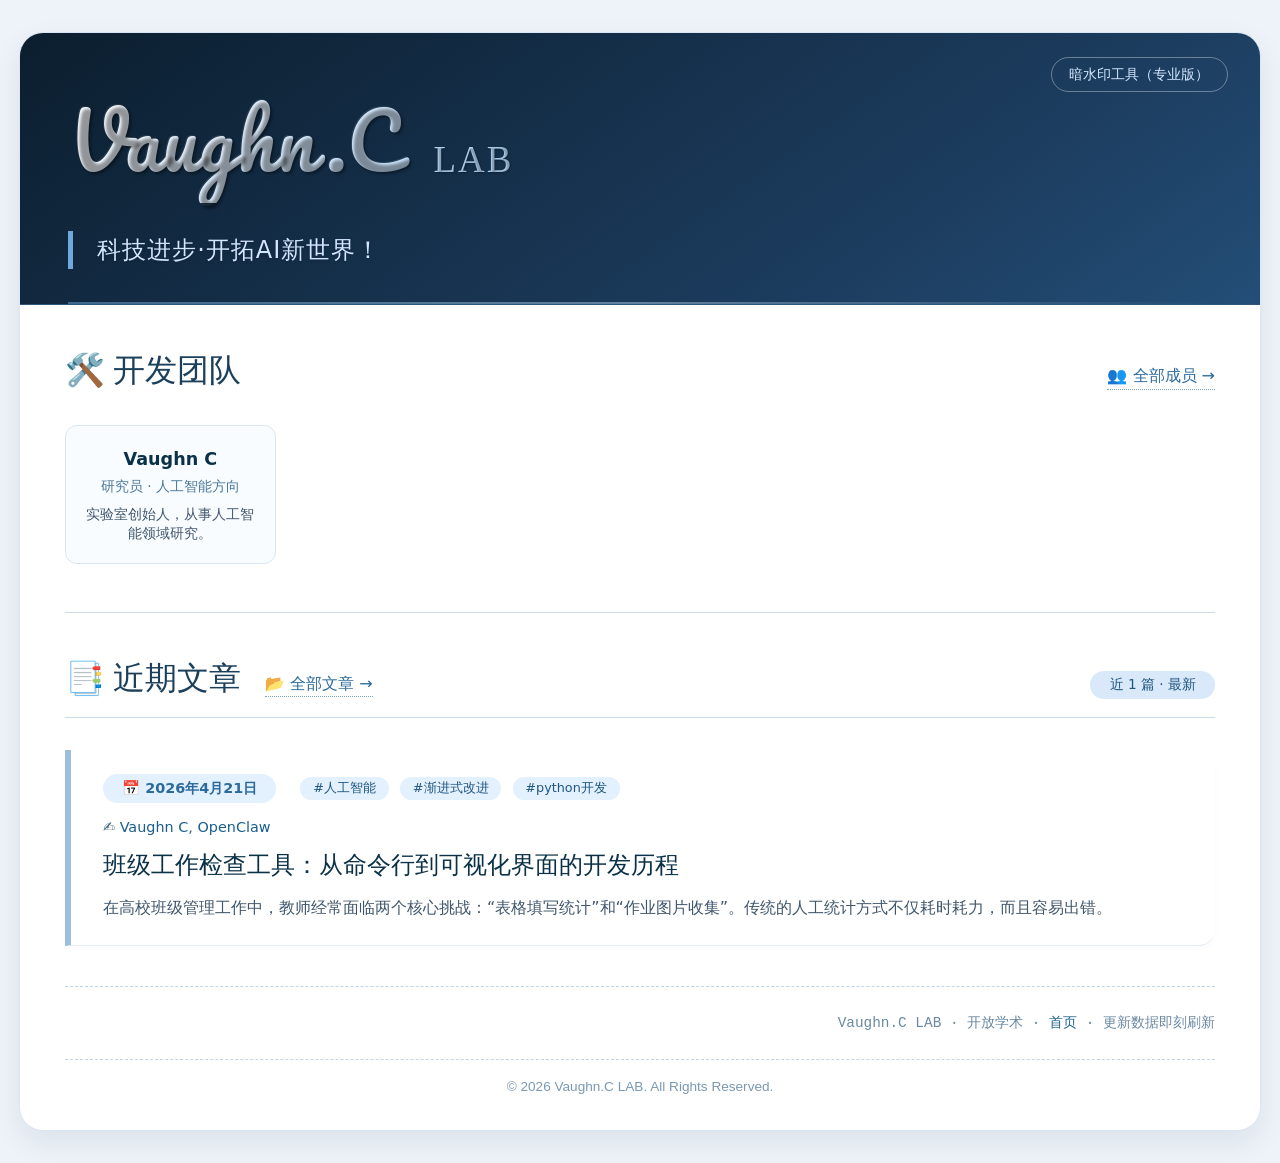
==== commit dc811a69: "Update index.html" ====
--- a/index.html
+++ b/index.html
@@ -186,6 +186,24 @@
             color: #7a99b3;
             font-family: 'Segoe UI', 'Roboto', sans-serif;
         }
+        .watermark-link {
+            position: absolute;
+            top: 1.5rem;
+            right: 2rem;
+            color: #d3e6ff;
+            border: 1px solid rgba(255,255,255,0.35);
+            padding: 0.3rem 1.1rem;
+            border-radius: 20px;
+            font-size: 0.9rem;
+            text-decoration: none;
+            transition: all 0.2s;
+            z-index: 10;
+        }
+        .watermark-link:hover {
+            background: rgba(255,255,255,0.1);
+            color: #fff;
+            border-color: rgba(255,255,255,0.6);
+        }
         @media (max-width: 700px) {
             .hero {
                 padding: 2rem 1.5rem 1.5rem;
@@ -207,12 +225,19 @@
                 margin-top: 0.8rem;
                 font-size: 1.2rem;
             }
+            .watermark-link {
+                top: 0.8rem;
+                right: 1rem;
+                font-size: 0.8rem;
+                padding: 0.2rem 0.8rem;
+            }
         }
     </style>
 </head>
 <body>
 <div class="container">
     <header class="hero">
+        <a href="/digital-watermark.html" class="watermark-link">暗水印工具（专业版）</a>
         <div class="typewriter">
             <h1 id="main-title">
                 <span class="brand-cursive">Vaughn.C</span> 
--- a/style.css
+++ b/style.css
@@ -1,320 +1,36 @@
-/* ===== Vaughn.C LAB 学术风格样式 ===== */
-/* 包含标题打字机动画（仅播放一次） */
-
-* {
-    margin: 0;
-    padding: 0;
-    box-sizing: border-box;
+* { margin:0; padding:0; box-sizing:border-box; }
+body { background:#eef3f9; font-family:'Segoe UI','Roboto',system-ui,sans-serif; color:#1a2e3f; line-height:1.6; padding:2rem 1.2rem; min-height:100vh; display:flex; flex-direction:column; align-items:center; }
+.container { width:100%; max-width:1300px; margin:0 auto; background:#fff; border-radius:24px; box-shadow:0 12px 30px rgba(0,20,50,0.08); overflow:hidden; border:1px solid #d9e6f5; flex:1; }
+.hero { background:linear-gradient(145deg,#0b1e2e,#1c3c5e,#234e77); padding:2.8rem 3rem 2.2rem; color:#fff; border-bottom:1px solid #2e577a; position:relative; }
+.hero::after { content:""; position:absolute; bottom:0; left:3rem; right:3rem; height:2px; background:linear-gradient(90deg,#6da5d3,#aac9e4,transparent); opacity:0.5; }
+.content { padding:2.5rem 2.8rem 2rem; }
+.section-header { display:flex; align-items:baseline; justify-content:space-between; margin-bottom:2rem; border-bottom:1px solid #cbdde9; padding-bottom:0.8rem; }
+.section-header-left { display:flex; align-items:baseline; gap:1.5rem; }
+.section-header h2 { font-weight:450; font-size:2rem; color:#1c405b; font-family:'Georgia',serif; }
+.all-posts-link { font-size:1rem; color:#2a6a9c; text-decoration:none; border-bottom:1px dotted #7aa5c2; transition:color 0.2s; }
+.all-posts-link:hover { color:#0a3147; }
+.badge { background:#d9e9fa; color:#1f5680; padding:0.2rem 1.2rem; border-radius:30px; font-size:0.85rem; font-weight:500; }
+.article-list { display:flex; flex-direction:column; gap:1.4rem; }
+.article-card { padding:1.5rem 2rem; background:#fff; border-left:6px solid #9bbfda; border-radius:0 16px 16px 0; box-shadow:0 3px 8px rgba(0,0,0,0.02); transition:all 0.2s; border-bottom:1px solid #e2ecf5; }
+.article-card:hover { border-left-color:#1f6eb0; background:#fafdff; box-shadow:0 8px 16px rgba(26,67,113,0.06); }
+.article-meta { display:flex; flex-wrap:wrap; align-items:center; gap:0.8rem 1.5rem; margin-bottom:0.8rem; }
+.article-date { font-size:0.9rem; font-weight:600; color:#2b6a9c; background:#e3f0fd; padding:0.2rem 1.2rem; border-radius:30px; }
+.article-authors { font-size:0.9rem; color:#3a6279; }
+.author-link { color:#1a5e8c; text-decoration:none; font-weight:500; border-bottom:1px dotted transparent; }
+.author-link:hover { color:#0a3147; border-bottom-color:#6ea8dc; }
+.article-title { margin:0.6rem 0 0.8rem; font-size:1.5rem; font-weight:550; line-height:1.4; }
+.article-title a { text-decoration:none; color:#0a3147; font-family:'Georgia',serif; }
+.article-title a:hover { color:#1a66b3; }
+.article-summary { color:#2b445c; font-size:1rem; opacity:0.9; margin-top:0.5rem; }
+.status-box { text-align:center; padding:3rem 0; color:#436684; font-style:italic; background:#f2f8ff; border-radius:18px; }
+.error-box { background:#fef5f0; border-left:6px solid #b1633f; color:#5e4032; padding:1.2rem 2rem; border-radius:10px; }
+.footer { margin-top:2.5rem; text-align:right; font-size:0.9rem; color:#6a89a2; border-top:1px dashed #bed6e8; padding-top:1.6rem; font-family:'SF Mono',monospace; }
+.footer a { color:#1f6390; text-decoration:none; }
+@media (max-width:700px) {
+  body { padding:0.8rem 0.5rem; }
+  .hero { padding:2rem 1.5rem 1.5rem; }
+  .content { padding:1.5rem 1.2rem; }
+  .section-header { flex-direction:column; align-items:flex-start; gap:0.5rem; }
+  .article-card { padding:1.2rem 1.5rem; }
+  .article-title { font-size:1.3rem; }
 }
-
-body {
-    background: #eef3f9;
-    font-family: 'Segoe UI', 'Roboto', system-ui, sans-serif;
-    color: #1a2e3f;
-    line-height: 1.6;
-    padding: 2rem 1.2rem;
-    min-height: 100vh;
-    display: flex;
-    flex-direction: column;
-    align-items: center;
-}
-
-.container {
-    width: 100%;
-    max-width: 1300px;
-    margin: 0 auto;
-    background: #ffffff;
-    border-radius: 24px;
-    box-shadow: 0 12px 30px rgba(0, 20, 50, 0.08);
-    overflow: hidden;
-    border: 1px solid #d9e6f5;
-    flex: 1;
-}
-
-/* ----- 渐变深色标题区 ----- */
-.hero {
-    background: linear-gradient(145deg, #0b1e2e 0%, #1c3c5e 70%, #234e77 100%);
-    padding: 2.8rem 3rem 2.2rem 3rem;
-    color: white;
-    border-bottom: 1px solid #2e577a;
-    position: relative;
-}
-
-.hero::after {
-    content: "";
-    position: absolute;
-    bottom: 0;
-    left: 3rem;
-    right: 3rem;
-    height: 2px;
-    background: linear-gradient(90deg, #6da5d3, #aac9e4, transparent);
-    opacity: 0.5;
-}
-
-/* 打字机效果容器 */
-.typewriter {
-    display: inline-block;
-}
-
-.typewriter h1 {
-    font-size: 3.4rem;
-    font-weight: 500;
-    letter-spacing: -0.02em;
-    font-family: 'Georgia', 'Times New Roman', serif;
-    text-shadow: 0 2px 8px rgba(0,0,0,0.3);
-    margin-bottom: 0.5rem;
-    color: #ffffff;
-    border-right: 3px solid rgba(255,255,255,0.7);
-    white-space: nowrap;
-    overflow: hidden;
-    width: fit-content;
-    max-width: 100%;
-    /* 动画：steps 模拟打字，forwards 保持最终状态 */
-    animation: typing 1.8s steps(14, end) forwards,
-               blink-caret 0.75s step-end 3;  /* 光标闪烁3次后消失 */
-}
-
-@keyframes typing {
-    from { width: 0; }
-    to { width: 100%; }
-}
-
-@keyframes blink-caret {
-    from, to { border-color: transparent; }
-    50% { border-color: rgba(255,255,255,0.7); }
-}
-
-/* 动画结束后移除光标 */
-.typewriter h1.typed {
-    border-right: none;
-}
-
-.hero h1 span {
-    font-weight: 300;
-    color: #b6d9fc;
-}
-
-.hero .subhead {
-    font-size: 1.5rem;
-    font-weight: 300;
-    color: #d3e6ff;
-    margin-top: 0.25rem;
-    border-left: 5px solid #6ea8dc;
-    padding-left: 1.5rem;
-    text-shadow: 0 1px 3px rgba(0,0,0,0.2);
-    letter-spacing: 1px;
-}
-
-/* 内容区 */
-.content {
-    padding: 2.5rem 2.8rem 2rem 2.8rem;
-}
-
-.section-header {
-    display: flex;
-    align-items: baseline;
-    justify-content: space-between;
-    margin-bottom: 2rem;
-    border-bottom: 1px solid #cbdde9;
-    padding-bottom: 0.8rem;
-}
-
-.section-header-left {
-    display: flex;
-    align-items: baseline;
-    gap: 1.5rem;
-}
-
-.section-header h2 {
-    font-weight: 450;
-    font-size: 2rem;
-    color: #1c405b;
-    font-family: 'Georgia', serif;
-}
-
-.all-posts-link {
-    font-size: 1rem;
-    font-weight: 400;
-    color: #2a6a9c;
-    text-decoration: none;
-    border-bottom: 1px dotted #7aa5c2;
-    padding-bottom: 2px;
-    transition: color 0.2s;
-}
-
-.all-posts-link:hover {
-    color: #0a3147;
-    border-bottom-color: #1f6eb0;
-}
-
-.badge {
-    background: #d9e9fa;
-    color: #1f5680;
-    padding: 0.2rem 1.2rem;
-    border-radius: 30px;
-    font-size: 0.95rem;
-    font-weight: 500;
-}
-
-/* 文章列表 */
-.article-list {
-    display: flex;
-    flex-direction: column;
-    gap: 1.4rem;
-}
-
-.article-card {
-    padding: 1.5rem 2rem 1.5rem 2rem;
-    background: #ffffff;
-    border-left: 6px solid #9bbfda;
-    border-radius: 0 16px 16px 0;
-    box-shadow: 0 3px 8px rgba(0,0,0,0.02);
-    transition: all 0.2s;
-    border-bottom: 1px solid #e2ecf5;
-}
-
-.article-card:hover {
-    border-left-color: #1f6eb0;
-    background: #fafdff;
-    box-shadow: 0 8px 16px rgba(26, 67, 113, 0.06);
-}
-
-.article-meta {
-    display: flex;
-    flex-wrap: wrap;
-    align-items: center;
-    gap: 0.8rem 1.5rem;
-    margin-bottom: 0.8rem;
-}
-
-.article-date {
-    font-size: 0.9rem;
-    font-weight: 600;
-    color: #2b6a9c;
-    background: #e3f0fd;
-    padding: 0.2rem 1.2rem;
-    border-radius: 30px;
-}
-
-.article-authors {
-    font-size: 0.9rem;
-    color: #3a6279;
-}
-
-.author-link {
-    display: inline-block;
-    color: #1a5e8c;
-    text-decoration: none;
-    font-weight: 500;
-    margin-right: 4px;
-    border-bottom: 1px dotted transparent;
-    transition: border-color 0.1s, color 0.1s;
-}
-
-.author-link:hover {
-    color: #0a3147;
-    border-bottom-color: #6ea8dc;
-}
-
-.author-separator {
-    color: #8aa0b5;
-    margin: 0 2px;
-}
-
-.article-title {
-    margin: 0.6rem 0 0.8rem 0;
-    font-size: 1.5rem;
-    font-weight: 550;
-    line-height: 1.4;
-}
-
-.article-title a {
-    text-decoration: none;
-    color: #0a3147;
-    font-family: 'Georgia', serif;
-    border-bottom: 1px dotted transparent;
-    transition: color 0.15s, border-color 0.15s;
-}
-
-.article-title a:hover {
-    color: #1a66b3;
-    border-bottom-color: #7aa5c2;
-}
-
-.article-summary {
-    color: #2b445c;
-    font-size: 1rem;
-    opacity: 0.9;
-    margin-top: 0.5rem;
-    line-height: 1.6;
-}
-
-/* 状态信息 */
-.status-box {
-    text-align: center;
-    padding: 3rem 0;
-    color: #436684;
-    font-style: italic;
-    background: #f2f8ff;
-    border-radius: 18px;
-}
-
-.error-box {
-    background: #fef5f0;
-    border-left: 6px solid #b1633f;
-    color: #5e4032;
-    padding: 1.2rem 2rem;
-    border-radius: 10px;
-}
-
-/* 页脚 */
-.footer {
-    margin-top: 2.5rem;
-    text-align: right;
-    font-size: 0.9rem;
-    color: #6a89a2;
-    border-top: 1px dashed #bed6e8;
-    padding-top: 1.6rem;
-    font-family: 'SF Mono', monospace;
-}
-
-.footer a {
-    color: #1f6390;
-    text-decoration: none;
-}
-
-/* 响应式 */
-@media (max-width: 700px) {
-    body {
-        padding: 0.8rem 0.5rem;
-    }
-    .hero {
-        padding: 2rem 1.5rem 1.5rem;
-    }
-    .hero h1 {
-        font-size: 2.4rem;
-        white-space: normal;  /* 小屏允许换行，动画可能略受影响但可接受 */
-    }
-    .typewriter h1 {
-        white-space: normal;
-        border-right: none;
-        animation: none;  /* 移动端取消动画以免错位 */
-    }
-    .hero .subhead {
-        font-size: 1.2rem;
-    }
-    .content {
-        padding: 1.5rem 1.2rem;
-    }
-    .section-header {
-        flex-direction: column;
-        align-items: flex-start;
-        gap: 0.5rem;
-    }
-    .article-card {
-        padding: 1.2rem 1.2rem 1.2rem 1.5rem;
-    }
-    .article-title {
-        font-size: 1.3rem;
-    }
-}
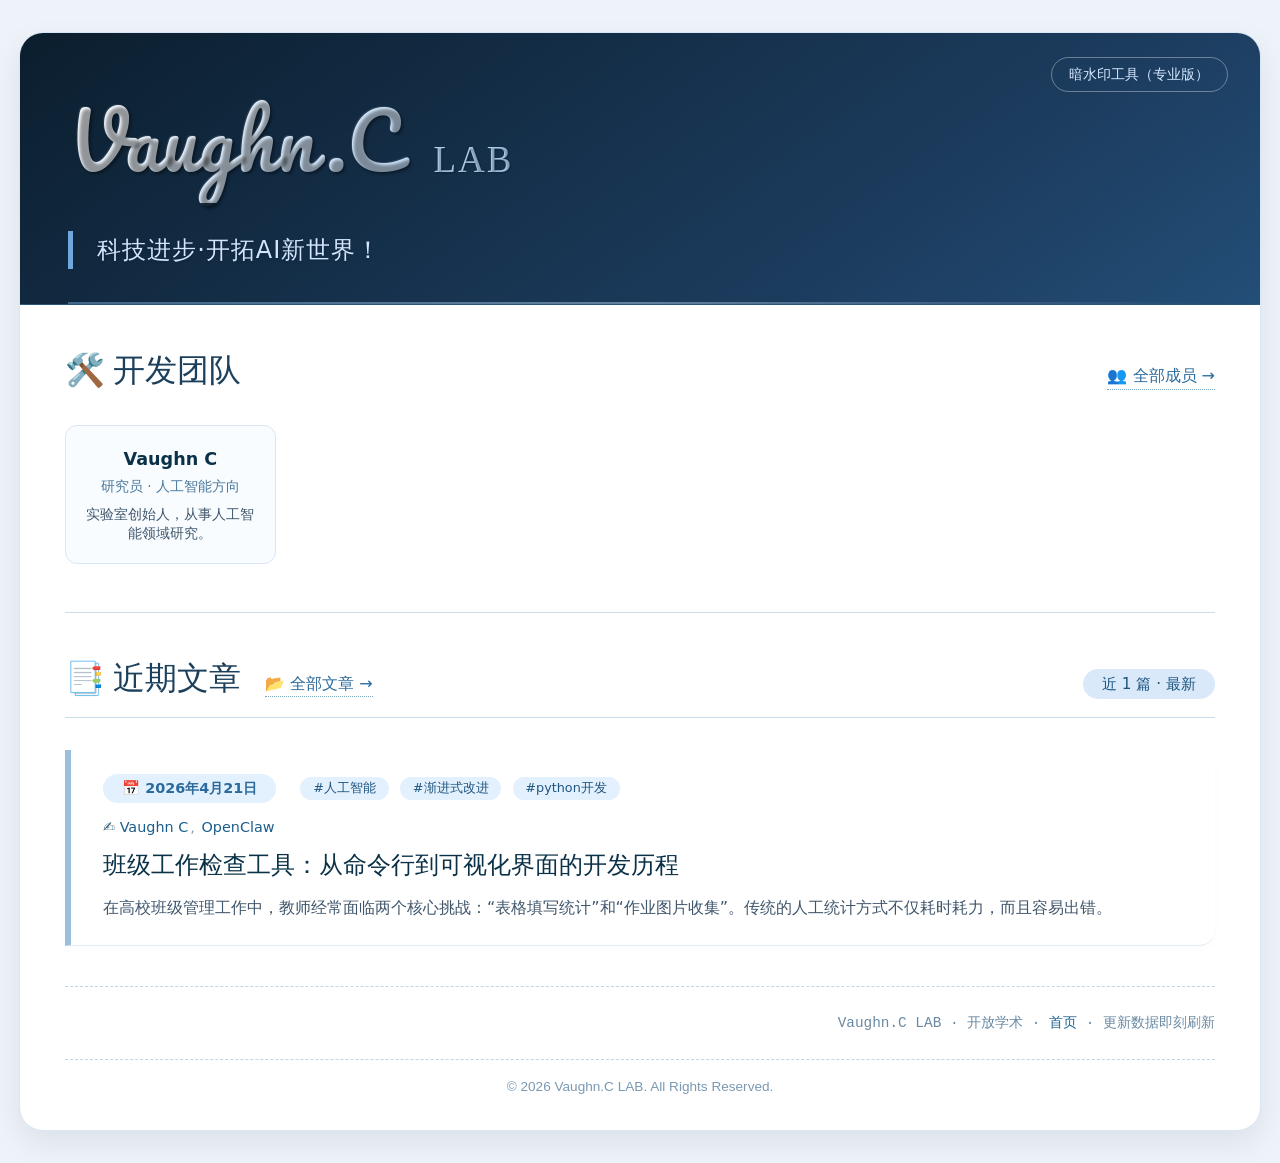
==== commit dbfe12d1: "Update index.html" ====
--- a/index.html
+++ b/index.html
@@ -4,235 +4,9 @@
     <meta charset="UTF-8">
     <meta name="viewport" content="width=device-width, initial-scale=1.0">
     <title>Vaughn.C LAB · 科技进步·开拓AI新世界</title>
+    <link rel="icon" type="image/jpeg" href="/website.jpg">
     <link href="https://fonts.googleapis.com/css2?family=Pacifico&display=swap" rel="stylesheet">
     <link rel="stylesheet" href="/style.css">
-    <style>
-        .team-section {
-            margin-bottom: 2.5rem;
-            border-bottom: 1px solid #cbdde9;
-            padding-bottom: 2rem;
-        }
-        .team-header {
-            display: flex;
-            align-items: baseline;
-            justify-content: space-between;
-            margin-bottom: 1.8rem;
-        }
-        .team-header h2 {
-            font-weight: 450;
-            font-size: 2rem;
-            color: #1c405b;
-            font-family: 'Georgia', serif;
-        }
-        .more-link {
-            color: #2a6a9c;
-            text-decoration: none;
-            font-size: 1rem;
-            border-bottom: 1px dotted #7aa5c2;
-        }
-        .more-link:hover {
-            color: #0a3147;
-        }
-        .team-grid {
-            display: grid;
-            grid-template-columns: repeat(5, 1fr);
-            gap: 1.5rem;
-            margin-bottom: 1rem;
-        }
-        .person-card {
-            background: #f9fcff;
-            border-radius: 12px;
-            padding: 1.2rem 1rem;
-            border: 1px solid #d9e6f5;
-            transition: all 0.2s;
-            text-align: center;
-        }
-        .person-card:hover {
-            box-shadow: 0 6px 12px rgba(26, 67, 113, 0.06);
-            border-color: #aac9e4;
-        }
-        .person-name {
-            font-size: 1.1rem;
-            font-weight: 600;
-            color: #0a3147;
-            margin-bottom: 0.3rem;
-        }
-        .person-name a {
-            text-decoration: none;
-            color: inherit;
-            border-bottom: 1px dotted transparent;
-        }
-        .person-name a:hover {
-            color: #1f6eb0;
-            border-bottom-color: #7aa5c2;
-        }
-        .person-title {
-            font-size: 0.85rem;
-            color: #4a789c;
-            margin-bottom: 0.6rem;
-            line-height: 1.3;
-        }
-        .person-summary {
-            font-size: 0.85rem;
-            color: #2b445c;
-            opacity: 0.9;
-            line-height: 1.4;
-        }
-        .team-loading {
-            text-align: center;
-            color: #6f8aa3;
-            padding: 2rem;
-        }
-        @media (max-width: 1000px) {
-            .team-grid {
-                grid-template-columns: repeat(3, 1fr);
-            }
-        }
-        @media (max-width: 600px) {
-            .team-grid {
-                grid-template-columns: repeat(2, 1fr);
-            }
-        }
-
-        .hero {
-            background: linear-gradient(145deg, #0b1e2e 0%, #1c3c5e 70%, #234e77 100%);
-            padding: 2.8rem 3rem 2.2rem 3rem;
-            color: white;
-            border-bottom: 1px solid #2e577a;
-            position: relative;
-            overflow: visible;
-        }
-        .hero::after {
-            content: "";
-            position: absolute;
-            bottom: 0;
-            left: 3rem;
-            right: 3rem;
-            height: 2px;
-            background: linear-gradient(90deg, #6da5d3, #aac9e4, transparent);
-            opacity: 0.5;
-        }
-        .typewriter {
-            display: inline-block;
-        }
-        .typewriter h1 {
-            font-size: 4.2rem;
-            font-weight: 500;
-            font-family: 'Georgia', 'Times New Roman', serif;
-            text-shadow: 0 2px 8px rgba(0,0,0,0.3);
-            margin-bottom: 0.5rem;
-            color: transparent;
-            background: linear-gradient(135deg, #ffffff 0%, #b6d9fc 30%, #e0f0ff 50%, #ffffff 70%, #aac9e4 100%);
-            background-size: 300% 300%;
-            -webkit-background-clip: text;
-            background-clip: text;
-            animation: gradientFlow 8s ease infinite, typing 1.8s steps(13, end) forwards, blink-caret 0.75s step-end 3;
-            border-right: 3px solid rgba(255,255,255,0.7);
-            white-space: nowrap;
-            overflow: hidden;
-            width: fit-content;
-            max-width: 100%;
-            line-height: 1.6;
-        }
-        .typewriter h1.typed {
-            border-right: none;
-            overflow: visible !important;
-        }
-        .brand-cursive {
-            font-family: 'Pacifico', cursive;
-            font-size: 1.15em;
-            letter-spacing: 1px;
-            text-shadow: 2px 2px 3px rgba(0,0,0,0.4), -1px -1px 0 rgba(255,255,255,0.1);
-            display: inline-block;
-            margin-right: 0.2em;
-        }
-        .brand-lab {
-            font-family: 'Georgia', 'Times New Roman', serif;
-            font-size: 0.55em;
-            font-weight: 300;
-            letter-spacing: 2px;
-            text-shadow: 1px 1px 2px rgba(0,0,0,0.3);
-            display: inline-block;
-        }
-        .subhead {
-            font-size: 1.5rem;
-            font-weight: 300;
-            color: #d3e6ff;
-            margin-top: 1.2rem;
-            border-left: 5px solid #6ea8dc;
-            padding-left: 1.5rem;
-            text-shadow: 0 1px 3px rgba(0,0,0,0.2);
-            letter-spacing: 1px;
-        }
-        @keyframes gradientFlow {
-            0% { background-position: 0% 50%; }
-            50% { background-position: 100% 50%; }
-            100% { background-position: 0% 50%; }
-        }
-        @keyframes typing {
-            from { width: 0; }
-            to { width: 100%; }
-        }
-        @keyframes blink-caret {
-            from, to { border-color: transparent; }
-            50% { border-color: rgba(255,255,255,0.7); }
-        }
-        .copyright {
-            text-align: center;
-            margin-top: 1.5rem;
-            padding-top: 1rem;
-            border-top: 1px dashed #bed6e8;
-            font-size: 0.85rem;
-            color: #7a99b3;
-            font-family: 'Segoe UI', 'Roboto', sans-serif;
-        }
-        .watermark-link {
-            position: absolute;
-            top: 1.5rem;
-            right: 2rem;
-            color: #d3e6ff;
-            border: 1px solid rgba(255,255,255,0.35);
-            padding: 0.3rem 1.1rem;
-            border-radius: 20px;
-            font-size: 0.9rem;
-            text-decoration: none;
-            transition: all 0.2s;
-            z-index: 10;
-        }
-        .watermark-link:hover {
-            background: rgba(255,255,255,0.1);
-            color: #fff;
-            border-color: rgba(255,255,255,0.6);
-        }
-        @media (max-width: 700px) {
-            .hero {
-                padding: 2rem 1.5rem 1.5rem;
-            }
-            .typewriter h1 {
-                font-size: 2.8rem;
-                white-space: normal;
-                animation: none;
-                border-right: none;
-                color: white;
-                background: none;
-                text-shadow: 0 2px 8px rgba(0,0,0,0.3);
-                overflow: visible;
-            }
-            .brand-cursive {
-                font-size: 1.1em;
-            }
-            .subhead {
-                margin-top: 0.8rem;
-                font-size: 1.2rem;
-            }
-            .watermark-link {
-                top: 0.8rem;
-                right: 1rem;
-                font-size: 0.8rem;
-                padding: 0.2rem 0.8rem;
-            }
-        }
-    </style>
 </head>
 <body>
 <div class="container">
@@ -314,7 +88,7 @@
         }
         function formatTags(t) {
             if(!t||!Array.isArray(t)||!t.length) return '';
-            return t.map(tag=>`<a href="/tag.html?tag=${encodeURIComponent(tag)}" style="display:inline-block;background:#e3f0fd;color:#1f5680;padding:0.1rem 0.8rem;border-radius:30px;font-size:0.8rem;margin-right:0.4rem;text-decoration:none;">#${escapeHtml(tag)}</a>`).join('');
+            return t.map(tag=>`<a href="/tag.html?tag=${encodeURIComponent(tag)}" class="tag-link">#${escapeHtml(tag)}</a>`).join('');
         }
         function renderArticles(arr) {
             if(!arr.length) { articleContainer.innerHTML='<div class="status-box">📭 暂无文章</div>'; counterSpan.textContent='0 篇'; return; }
--- a/style.css
+++ b/style.css
@@ -1,36 +1,682 @@
-* { margin:0; padding:0; box-sizing:border-box; }
-body { background:#eef3f9; font-family:'Segoe UI','Roboto',system-ui,sans-serif; color:#1a2e3f; line-height:1.6; padding:2rem 1.2rem; min-height:100vh; display:flex; flex-direction:column; align-items:center; }
-.container { width:100%; max-width:1300px; margin:0 auto; background:#fff; border-radius:24px; box-shadow:0 12px 30px rgba(0,20,50,0.08); overflow:hidden; border:1px solid #d9e6f5; flex:1; }
-.hero { background:linear-gradient(145deg,#0b1e2e,#1c3c5e,#234e77); padding:2.8rem 3rem 2.2rem; color:#fff; border-bottom:1px solid #2e577a; position:relative; }
-.hero::after { content:""; position:absolute; bottom:0; left:3rem; right:3rem; height:2px; background:linear-gradient(90deg,#6da5d3,#aac9e4,transparent); opacity:0.5; }
-.content { padding:2.5rem 2.8rem 2rem; }
-.section-header { display:flex; align-items:baseline; justify-content:space-between; margin-bottom:2rem; border-bottom:1px solid #cbdde9; padding-bottom:0.8rem; }
-.section-header-left { display:flex; align-items:baseline; gap:1.5rem; }
-.section-header h2 { font-weight:450; font-size:2rem; color:#1c405b; font-family:'Georgia',serif; }
-.all-posts-link { font-size:1rem; color:#2a6a9c; text-decoration:none; border-bottom:1px dotted #7aa5c2; transition:color 0.2s; }
-.all-posts-link:hover { color:#0a3147; }
-.badge { background:#d9e9fa; color:#1f5680; padding:0.2rem 1.2rem; border-radius:30px; font-size:0.85rem; font-weight:500; }
-.article-list { display:flex; flex-direction:column; gap:1.4rem; }
-.article-card { padding:1.5rem 2rem; background:#fff; border-left:6px solid #9bbfda; border-radius:0 16px 16px 0; box-shadow:0 3px 8px rgba(0,0,0,0.02); transition:all 0.2s; border-bottom:1px solid #e2ecf5; }
-.article-card:hover { border-left-color:#1f6eb0; background:#fafdff; box-shadow:0 8px 16px rgba(26,67,113,0.06); }
-.article-meta { display:flex; flex-wrap:wrap; align-items:center; gap:0.8rem 1.5rem; margin-bottom:0.8rem; }
-.article-date { font-size:0.9rem; font-weight:600; color:#2b6a9c; background:#e3f0fd; padding:0.2rem 1.2rem; border-radius:30px; }
-.article-authors { font-size:0.9rem; color:#3a6279; }
-.author-link { color:#1a5e8c; text-decoration:none; font-weight:500; border-bottom:1px dotted transparent; }
-.author-link:hover { color:#0a3147; border-bottom-color:#6ea8dc; }
-.article-title { margin:0.6rem 0 0.8rem; font-size:1.5rem; font-weight:550; line-height:1.4; }
-.article-title a { text-decoration:none; color:#0a3147; font-family:'Georgia',serif; }
-.article-title a:hover { color:#1a66b3; }
-.article-summary { color:#2b445c; font-size:1rem; opacity:0.9; margin-top:0.5rem; }
-.status-box { text-align:center; padding:3rem 0; color:#436684; font-style:italic; background:#f2f8ff; border-radius:18px; }
-.error-box { background:#fef5f0; border-left:6px solid #b1633f; color:#5e4032; padding:1.2rem 2rem; border-radius:10px; }
-.footer { margin-top:2.5rem; text-align:right; font-size:0.9rem; color:#6a89a2; border-top:1px dashed #bed6e8; padding-top:1.6rem; font-family:'SF Mono',monospace; }
-.footer a { color:#1f6390; text-decoration:none; }
-@media (max-width:700px) {
-  body { padding:0.8rem 0.5rem; }
-  .hero { padding:2rem 1.5rem 1.5rem; }
-  .content { padding:1.5rem 1.2rem; }
-  .section-header { flex-direction:column; align-items:flex-start; gap:0.5rem; }
-  .article-card { padding:1.2rem 1.5rem; }
-  .article-title { font-size:1.3rem; }
-}
+/* ===== Vaughn.C LAB 全局学术风格 ===== */
+
+/* 基础重置 */
+* {
+    margin: 0;
+    padding: 0;
+    box-sizing: border-box;
+}
+
+body {
+    background: #eef3f9;
+    font-family: 'Segoe UI', 'Roboto', system-ui, sans-serif;
+    color: #1a2e3f;
+    line-height: 1.6;
+    padding: 2rem 1.2rem;
+    min-height: 100vh;
+    display: flex;
+    flex-direction: column;
+    align-items: center;
+}
+
+/* 主容器 */
+.container {
+    width: 100%;
+    max-width: 1300px;
+    margin: 0 auto;
+    background: #ffffff;
+    border-radius: 24px;
+    box-shadow: 0 12px 30px rgba(0, 20, 50, 0.08);
+    overflow: hidden;
+    border: 1px solid #d9e6f5;
+    flex: 1;
+}
+
+/* ----- 渐变深色标题区 ----- */
+.hero {
+    background: linear-gradient(145deg, #0b1e2e 0%, #1c3c5e 70%, #234e77 100%);
+    padding: 2.8rem 3rem 2.2rem 3rem;
+    color: white;
+    border-bottom: 1px solid #2e577a;
+    position: relative;
+    overflow: visible;
+}
+.hero::after {
+    content: "";
+    position: absolute;
+    bottom: 0;
+    left: 3rem;
+    right: 3rem;
+    height: 2px;
+    background: linear-gradient(90deg, #6da5d3, #aac9e4, transparent);
+    opacity: 0.5;
+}
+
+/* 打字机容器 */
+.typewriter {
+    display: inline-block;
+}
+
+/* 主标题动态渐变字体 */
+.typewriter h1 {
+    font-size: 4.2rem;
+    font-weight: 500;
+    font-family: 'Georgia', 'Times New Roman', serif;
+    text-shadow: 0 2px 8px rgba(0,0,0,0.3);
+    margin-bottom: 0.5rem;
+    color: transparent;
+    background: linear-gradient(135deg, #ffffff 0%, #b6d9fc 30%, #e0f0ff 50%, #ffffff 70%, #aac9e4 100%);
+    background-size: 300% 300%;
+    -webkit-background-clip: text;
+    background-clip: text;
+    animation: gradientFlow 8s ease infinite, typing 1.8s steps(13, end) forwards, blink-caret 0.75s step-end 3;
+    border-right: 3px solid rgba(255,255,255,0.7);
+    white-space: nowrap;
+    overflow: hidden;
+    width: fit-content;
+    max-width: 100%;
+    line-height: 1.6;
+}
+.typewriter h1.typed {
+    border-right: none;
+    overflow: visible !important;
+}
+
+/* 品牌连笔 */
+.brand-cursive {
+    font-family: 'Pacifico', cursive;
+    font-size: 1.15em;
+    letter-spacing: 1px;
+    text-shadow: 2px 2px 3px rgba(0,0,0,0.4), -1px -1px 0 rgba(255,255,255,0.1);
+    display: inline-block;
+    margin-right: 0.2em;
+}
+
+.brand-lab {
+    font-family: 'Georgia', 'Times New Roman', serif;
+    font-size: 0.55em;
+    font-weight: 300;
+    letter-spacing: 2px;
+    text-shadow: 1px 1px 2px rgba(0,0,0,0.3);
+    display: inline-block;
+}
+
+/* 副标题 */
+.subhead {
+    font-size: 1.5rem;
+    font-weight: 300;
+    color: #d3e6ff;
+    margin-top: 1.2rem;
+    border-left: 5px solid #6ea8dc;
+    padding-left: 1.5rem;
+    text-shadow: 0 1px 3px rgba(0,0,0,0.2);
+    letter-spacing: 1px;
+}
+
+/* 水印入口按钮 */
+.watermark-link {
+    position: absolute;
+    top: 1.5rem;
+    right: 2rem;
+    color: #d3e6ff;
+    border: 1px solid rgba(255,255,255,0.35);
+    padding: 0.3rem 1.1rem;
+    border-radius: 20px;
+    font-size: 0.9rem;
+    text-decoration: none;
+    transition: all 0.2s;
+    z-index: 10;
+}
+.watermark-link:hover {
+    background: rgba(255,255,255,0.1);
+    color: #fff;
+    border-color: rgba(255,255,255,0.6);
+}
+
+/* 内容区 */
+.content {
+    padding: 2.5rem 2.8rem 2rem;
+}
+
+/* 区块标题 */
+.section-header {
+    display: flex;
+    align-items: baseline;
+    justify-content: space-between;
+    margin-bottom: 2rem;
+    border-bottom: 1px solid #cbdde9;
+    padding-bottom: 0.8rem;
+}
+.section-header-left {
+    display: flex;
+    align-items: baseline;
+    gap: 1.5rem;
+}
+.section-header h2 {
+    font-weight: 450;
+    font-size: 2rem;
+    color: #1c405b;
+    font-family: 'Georgia', serif;
+}
+.all-posts-link {
+    font-size: 1rem;
+    color: #2a6a9c;
+    text-decoration: none;
+    border-bottom: 1px dotted #7aa5c2;
+}
+.all-posts-link:hover {
+    color: #0a3147;
+}
+.badge {
+    background: #d9e9fa;
+    color: #1f5680;
+    padding: 0.2rem 1.2rem;
+    border-radius: 30px;
+    font-size: 0.95rem;
+    font-weight: 500;
+}
+
+/* 文章卡片 */
+.article-list {
+    display: flex;
+    flex-direction: column;
+    gap: 1.4rem;
+}
+.article-card {
+    padding: 1.5rem 2rem;
+    background: #ffffff;
+    border-left: 6px solid #9bbfda;
+    border-radius: 0 16px 16px 0;
+    box-shadow: 0 3px 8px rgba(0,0,0,0.02);
+    transition: all 0.2s;
+    border-bottom: 1px solid #e2ecf5;
+}
+.article-card:hover {
+    border-left-color: #1f6eb0;
+    background: #fafdff;
+    box-shadow: 0 8px 16px rgba(26, 67, 113, 0.06);
+}
+.article-meta {
+    display: flex;
+    flex-wrap: wrap;
+    align-items: center;
+    gap: 0.8rem 1.5rem;
+    margin-bottom: 0.8rem;
+}
+.article-date {
+    font-size: 0.9rem;
+    font-weight: 600;
+    color: #2b6a9c;
+    background: #e3f0fd;
+    padding: 0.2rem 1.2rem;
+    border-radius: 30px;
+}
+.article-authors {
+    font-size: 0.9rem;
+    color: #3a6279;
+}
+.author-link {
+    color: #1a5e8c;
+    text-decoration: none;
+    font-weight: 500;
+    border-bottom: 1px dotted transparent;
+    transition: border-color 0.1s, color 0.1s;
+}
+.author-link:hover {
+    color: #0a3147;
+    border-bottom-color: #6ea8dc;
+}
+.author-separator {
+    color: #8aa0b5;
+    margin: 0 2px;
+}
+.article-title {
+    margin: 0.6rem 0 0.8rem 0;
+    font-size: 1.5rem;
+    font-weight: 550;
+    line-height: 1.4;
+}
+.article-title a {
+    text-decoration: none;
+    color: #0a3147;
+    font-family: 'Georgia', serif;
+}
+.article-title a:hover {
+    color: #1a66b3;
+}
+.article-summary {
+    color: #2b445c;
+    font-size: 1rem;
+    opacity: 0.9;
+    margin-top: 0.5rem;
+}
+
+/* 标签链接 */
+.tag-link {
+    display: inline-block;
+    background: #e3f0fd;
+    color: #1f5680;
+    padding: 0.1rem 0.8rem;
+    border-radius: 30px;
+    font-size: 0.8rem;
+    margin-right: 0.4rem;
+    text-decoration: none;
+}
+.tag-link:hover {
+    background: #cde1f2;
+}
+
+/* 状态信息 */
+.status-box {
+    text-align: center;
+    padding: 3rem 0;
+    color: #436684;
+    font-style: italic;
+    background: #f2f8ff;
+    border-radius: 18px;
+}
+.error-box {
+    background: #fef5f0;
+    border-left: 6px solid #b1633f;
+    color: #5e4032;
+    padding: 1.2rem 2rem;
+    border-radius: 10px;
+}
+
+/* 页脚 */
+.footer {
+    margin-top: 2.5rem;
+    text-align: right;
+    font-size: 0.9rem;
+    color: #6a89a2;
+    border-top: 1px dashed #bed6e8;
+    padding-top: 1.6rem;
+    font-family: 'SF Mono', monospace;
+}
+.footer a {
+    color: #1f6390;
+    text-decoration: none;
+}
+
+/* 版权 */
+.copyright {
+    text-align: center;
+    margin-top: 1.5rem;
+    padding-top: 1rem;
+    border-top: 1px dashed #bed6e8;
+    font-size: 0.85rem;
+    color: #7a99b3;
+    font-family: 'Segoe UI', 'Roboto', sans-serif;
+}
+
+/* 开发团队卡片 */
+.team-section {
+    margin-bottom: 2.5rem;
+    border-bottom: 1px solid #cbdde9;
+    padding-bottom: 2rem;
+}
+.team-header {
+    display: flex;
+    align-items: baseline;
+    justify-content: space-between;
+    margin-bottom: 1.8rem;
+}
+.team-header h2 {
+    font-weight: 450;
+    font-size: 2rem;
+    color: #1c405b;
+    font-family: 'Georgia', serif;
+}
+.more-link {
+    color: #2a6a9c;
+    text-decoration: none;
+    font-size: 1rem;
+    border-bottom: 1px dotted #7aa5c2;
+}
+.more-link:hover {
+    color: #0a3147;
+}
+.team-grid {
+    display: grid;
+    grid-template-columns: repeat(5, 1fr);
+    gap: 1.5rem;
+    margin-bottom: 1rem;
+}
+.person-card {
+    background: #f9fcff;
+    border-radius: 12px;
+    padding: 1.2rem 1rem;
+    border: 1px solid #d9e6f5;
+    transition: all 0.2s;
+    text-align: center;
+}
+.person-card:hover {
+    box-shadow: 0 6px 12px rgba(26, 67, 113, 0.06);
+    border-color: #aac9e4;
+}
+.person-name {
+    font-size: 1.1rem;
+    font-weight: 600;
+    color: #0a3147;
+    margin-bottom: 0.3rem;
+}
+.person-name a {
+    text-decoration: none;
+    color: inherit;
+    border-bottom: 1px dotted transparent;
+}
+.person-name a:hover {
+    color: #1f6eb0;
+    border-bottom-color: #7aa5c2;
+}
+.person-title {
+    font-size: 0.85rem;
+    color: #4a789c;
+    margin-bottom: 0.6rem;
+    line-height: 1.3;
+}
+.person-summary {
+    font-size: 0.85rem;
+    color: #2b445c;
+    opacity: 0.9;
+    line-height: 1.4;
+}
+.team-loading {
+    text-align: center;
+    color: #6f8aa3;
+    padding: 2rem;
+}
+
+/* 全部成员页网格 */
+.people-grid {
+    display: grid;
+    grid-template-columns: repeat(auto-fill, minmax(200px, 1fr));
+    gap: 1.5rem;
+}
+
+/* 文章渲染页 */
+.article-wrapper {
+    width: 100%;
+    max-width: 1400px;
+    margin: 0 auto;
+    background: #fff;
+    border-radius: 24px;
+    box-shadow: 0 12px 30px rgba(0,20,50,0.08);
+    overflow: hidden;
+    border: 1px solid #d9e6f5;
+    display: flex;
+    flex-direction: column;
+}
+.article-hero {
+    background: linear-gradient(145deg, #0b1e2e 0%, #1c3c5e 70%, #234e77 100%);
+    padding: 2.5rem 3rem 2rem;
+    color: white;
+    border-bottom: 1px solid #2e577a;
+    position: relative;
+}
+.article-hero::after {
+    content: "";
+    position: absolute;
+    bottom: 0;
+    left: 3rem;
+    right: 3rem;
+    height: 2px;
+    background: linear-gradient(90deg, #6da5d3, #aac9e4, transparent);
+    opacity: 0.5;
+}
+.article-hero h1 {
+    font-size: 2.8rem;
+    font-weight: 600;
+    font-family: '宋体', 'SimSun', serif;
+    text-shadow: 0 2px 8px rgba(0,0,0,0.3);
+    margin-bottom: 0.5rem;
+}
+.article-hero h2 {
+    font-size: 1.5rem;
+    font-weight: 400;
+    color: #d3e6ff;
+    margin-top: 0.25rem;
+    border-left: 5px solid #6ea8dc;
+    padding-left: 1.5rem;
+}
+.article-meta-row {
+    display: flex;
+    flex-wrap: wrap;
+    align-items: baseline;
+    justify-content: space-between;
+    margin-top: 1.2rem;
+}
+.authors-line {
+    font-size: 1.1rem;
+    color: #c0daf5;
+}
+.publish-date {
+    font-size: 1rem;
+    color: #c0daf5;
+    background: rgba(255,255,255,0.08);
+    padding: 0.2rem 1.2rem;
+    border-radius: 30px;
+    font-family: '宋体', 'SimSun', serif;
+}
+.article-body-container {
+    display: flex;
+    flex: 1;
+    background: #fff;
+    align-items: flex-start;
+}
+.toc-sidebar {
+    width: 260px;
+    padding: 2rem 0 2rem 1.5rem;
+    background: #f8fbfe;
+    border-right: 1px solid #d0e0ee;
+    position: sticky;
+    top: 20px;
+    align-self: flex-start;
+    max-height: calc(100vh - 40px);
+    overflow-y: auto;
+    font-family: '宋体', 'SimSun', serif;
+    flex-shrink: 0;
+}
+.toc-title {
+    font-size: 1.2rem;
+    font-weight: 600;
+    color: #1c405b;
+    margin-bottom: 1.2rem;
+    padding-bottom: 0.5rem;
+    border-bottom: 2px solid #b3cee5;
+    font-family: '宋体', 'SimSun', serif;
+}
+.toc-list {
+    list-style: none;
+    padding-left: 0;
+}
+.toc-item {
+    margin-bottom: 0.4rem;
+}
+.toc-link {
+    color: #2a5570;
+    text-decoration: none;
+    font-size: 0.95rem;
+    display: block;
+    padding: 0.25rem 0.5rem;
+    border-left: 3px solid transparent;
+    transition: all 0.1s;
+}
+.toc-link:hover {
+    color: #0a3147;
+    background: #e3effa;
+    border-left-color: #1f6eb0;
+}
+.toc-link.active {
+    color: #1a5e8c;
+    font-weight: 600;
+    border-left-color: #1f6eb0;
+    background: #e3effa;
+}
+.toc-level-H3 { padding-left: 0.5rem; }
+.toc-level-H4 { padding-left: 1.5rem; font-size: 0.9rem; }
+.toc-level-H5 { padding-left: 2.5rem; font-size: 0.85rem; }
+.toc-level-H6 { padding-left: 3.5rem; font-size: 0.8rem; color: #436684; }
+
+.article-content {
+    flex: 1;
+    padding: 2.5rem 3rem 3rem;
+    max-width: 900px;
+    font-family: '宋体', 'SimSun', serif;
+    color: #1e2f3c;
+}
+.article-content h3 {
+    font-size: 1.8rem;
+    font-weight: 600;
+    margin: 2rem 0 1rem;
+    color: #0a3147;
+    border-bottom: 1px solid #cbdde9;
+    padding-bottom: 0.4rem;
+    font-family: '宋体', 'SimSun', serif;
+}
+.article-content h4 {
+    font-size: 1.5rem;
+    font-weight: 550;
+    margin: 1.8rem 0 0.8rem;
+    color: #1c405b;
+    font-family: '宋体', 'SimSun', serif;
+}
+.article-content h5 {
+    font-size: 1.3rem;
+    font-weight: 550;
+    margin: 1.5rem 0 0.6rem;
+    color: #234e6b;
+    font-family: '宋体', 'SimSun', serif;
+}
+.article-content h6 {
+    font-size: 1.15rem;
+    font-weight: 550;
+    margin: 1.2rem 0 0.5rem;
+    color: #2c5a7a;
+    font-family: '宋体', 'SimSun', serif;
+}
+.article-content p {
+    margin-bottom: 1.2rem;
+    text-align: justify;
+}
+.article-content ul, .article-content ol {
+    margin: 0.8rem 0 1.2rem 2rem;
+}
+.article-content li {
+    margin-bottom: 0.3rem;
+}
+
+/* 人员介绍时间线 */
+.timeline {
+    list-style: none;
+    padding-left: 0;
+}
+.timeline li {
+    position: relative;
+    padding-left: 2rem;
+    margin-bottom: 1rem;
+    border-left: 2px solid #9bbfda;
+}
+.timeline li::before {
+    content: "●";
+    position: absolute;
+    left: -0.55rem;
+    top: 0.2rem;
+    color: #1f6eb0;
+    font-size: 1rem;
+}
+.back-link {
+    display: inline-block;
+    margin-bottom: 2rem;
+    color: #2a6a9c;
+    text-decoration: none;
+    font-size: 1rem;
+    border-bottom: 1px dotted #7aa5c2;
+    font-family: '宋体', 'SimSun', serif;
+}
+.back-link:hover {
+    color: #0a3147;
+}
+
+@keyframes gradientFlow {
+    0% { background-position: 0% 50%; }
+    50% { background-position: 100% 50%; }
+    100% { background-position: 0% 50%; }
+}
+@keyframes typing {
+    from { width: 0; }
+    to { width: 100%; }
+}
+@keyframes blink-caret {
+    from, to { border-color: transparent; }
+    50% { border-color: rgba(255,255,255,0.7); }
+}
+
+/* 响应式 */
+@media (max-width: 1000px) {
+    .team-grid {
+        grid-template-columns: repeat(3, 1fr);
+    }
+}
+@media (max-width: 700px) {
+    body {
+        padding: 0.8rem 0.5rem;
+    }
+    .hero {
+        padding: 2rem 1.5rem 1.5rem;
+    }
+    .typewriter h1 {
+        font-size: 2.8rem;
+        white-space: normal;
+        animation: none;
+        border-right: none;
+        color: white;
+        background: none;
+        text-shadow: 0 2px 8px rgba(0,0,0,0.3);
+        overflow: visible;
+    }
+    .brand-cursive {
+        font-size: 1.1em;
+    }
+    .subhead {
+        margin-top: 0.8rem;
+        font-size: 1.2rem;
+    }
+    .watermark-link {
+        top: 0.8rem;
+        right: 1rem;
+        font-size: 0.8rem;
+        padding: 0.2rem 0.8rem;
+    }
+    .content {
+        padding: 1.5rem 1.2rem;
+    }
+    .section-header {
+        flex-direction: column;
+        align-items: flex-start;
+        gap: 0.5rem;
+    }
+    .article-card {
+        padding: 1.2rem 1.5rem;
+    }
+    .article-title {
+        font-size: 1.3rem;
+    }
+    .team-grid {
+        grid-template-columns: repeat(2, 1fr);
+    }
+    .article-body-container {
+        flex-direction: column;
+    }
+    .toc-sidebar {
+        width: 100%;
+        position: static;
+        max-height: none;
+        border-right: none;
+        border-bottom: 1px solid #d0e0ee;
+        padding: 1.5rem;
+    }
+    .article-content {
+        padding: 1.5rem;
+    }
+}
